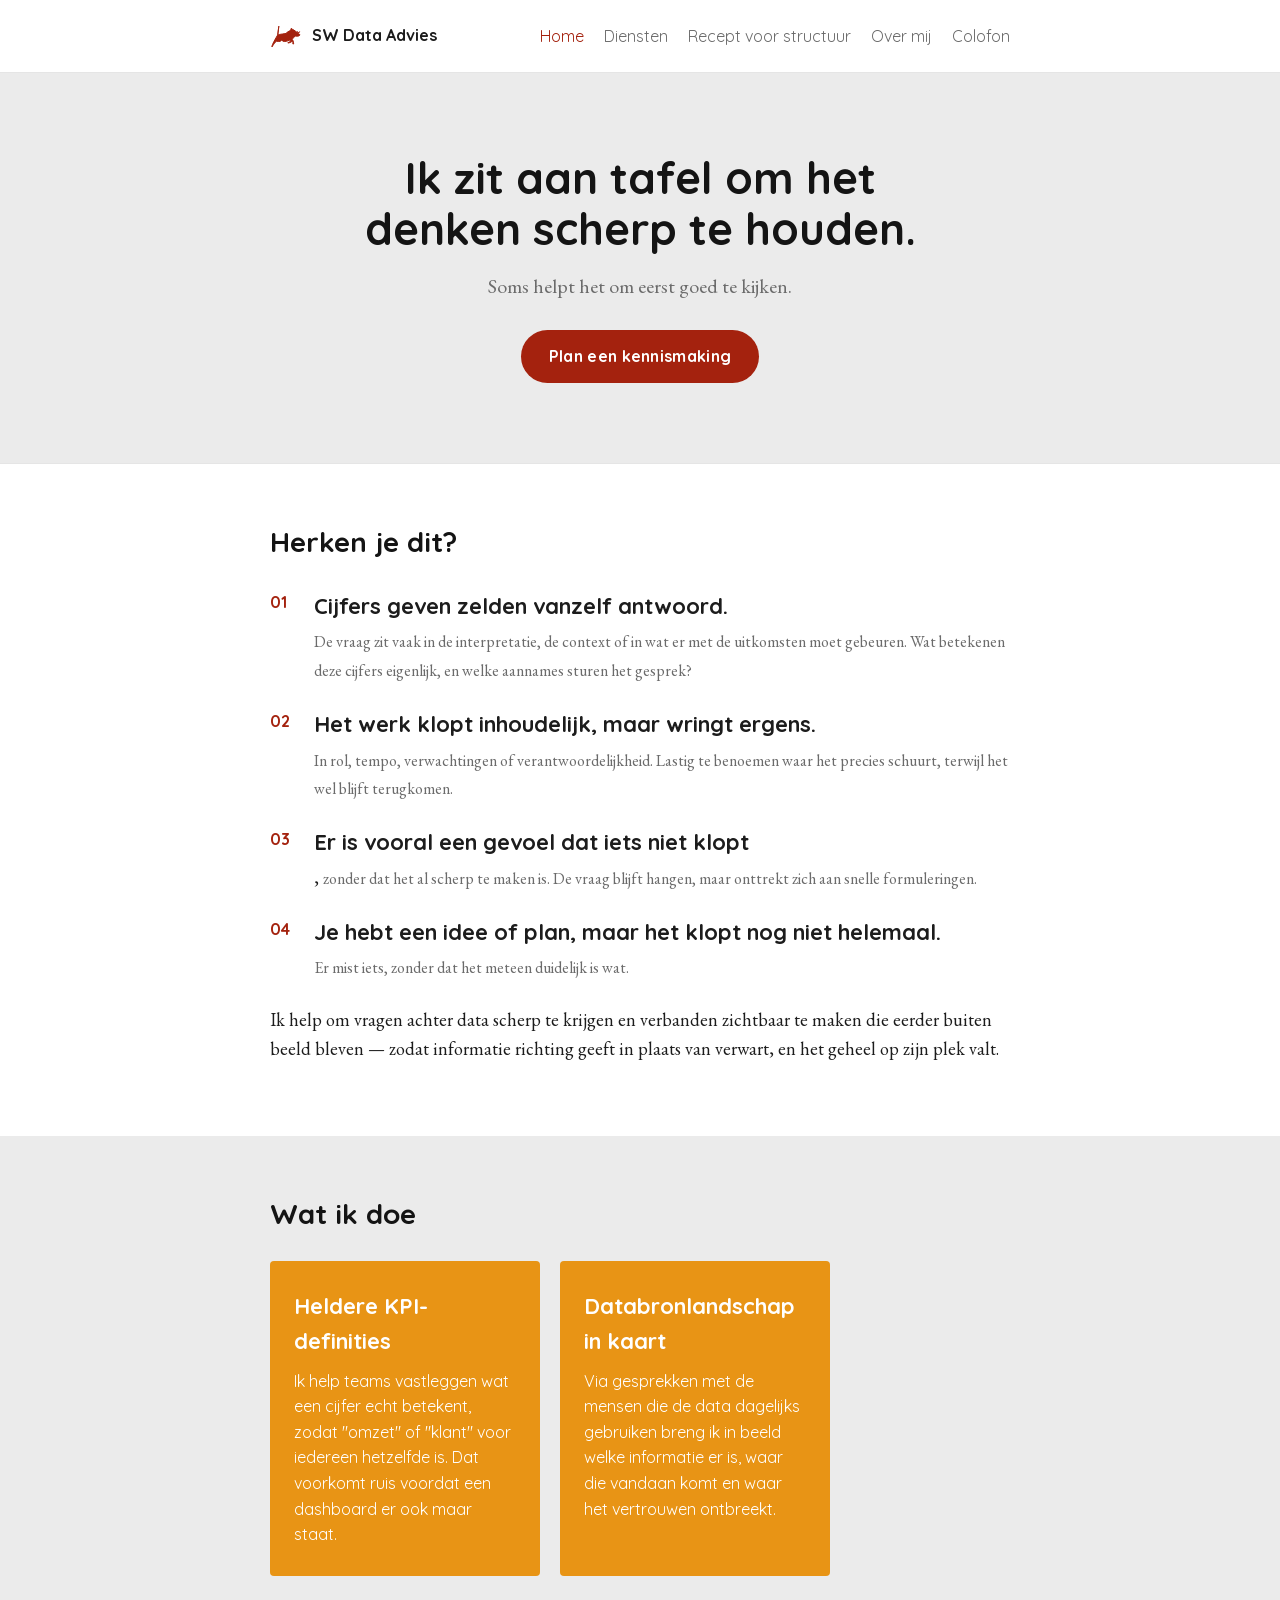
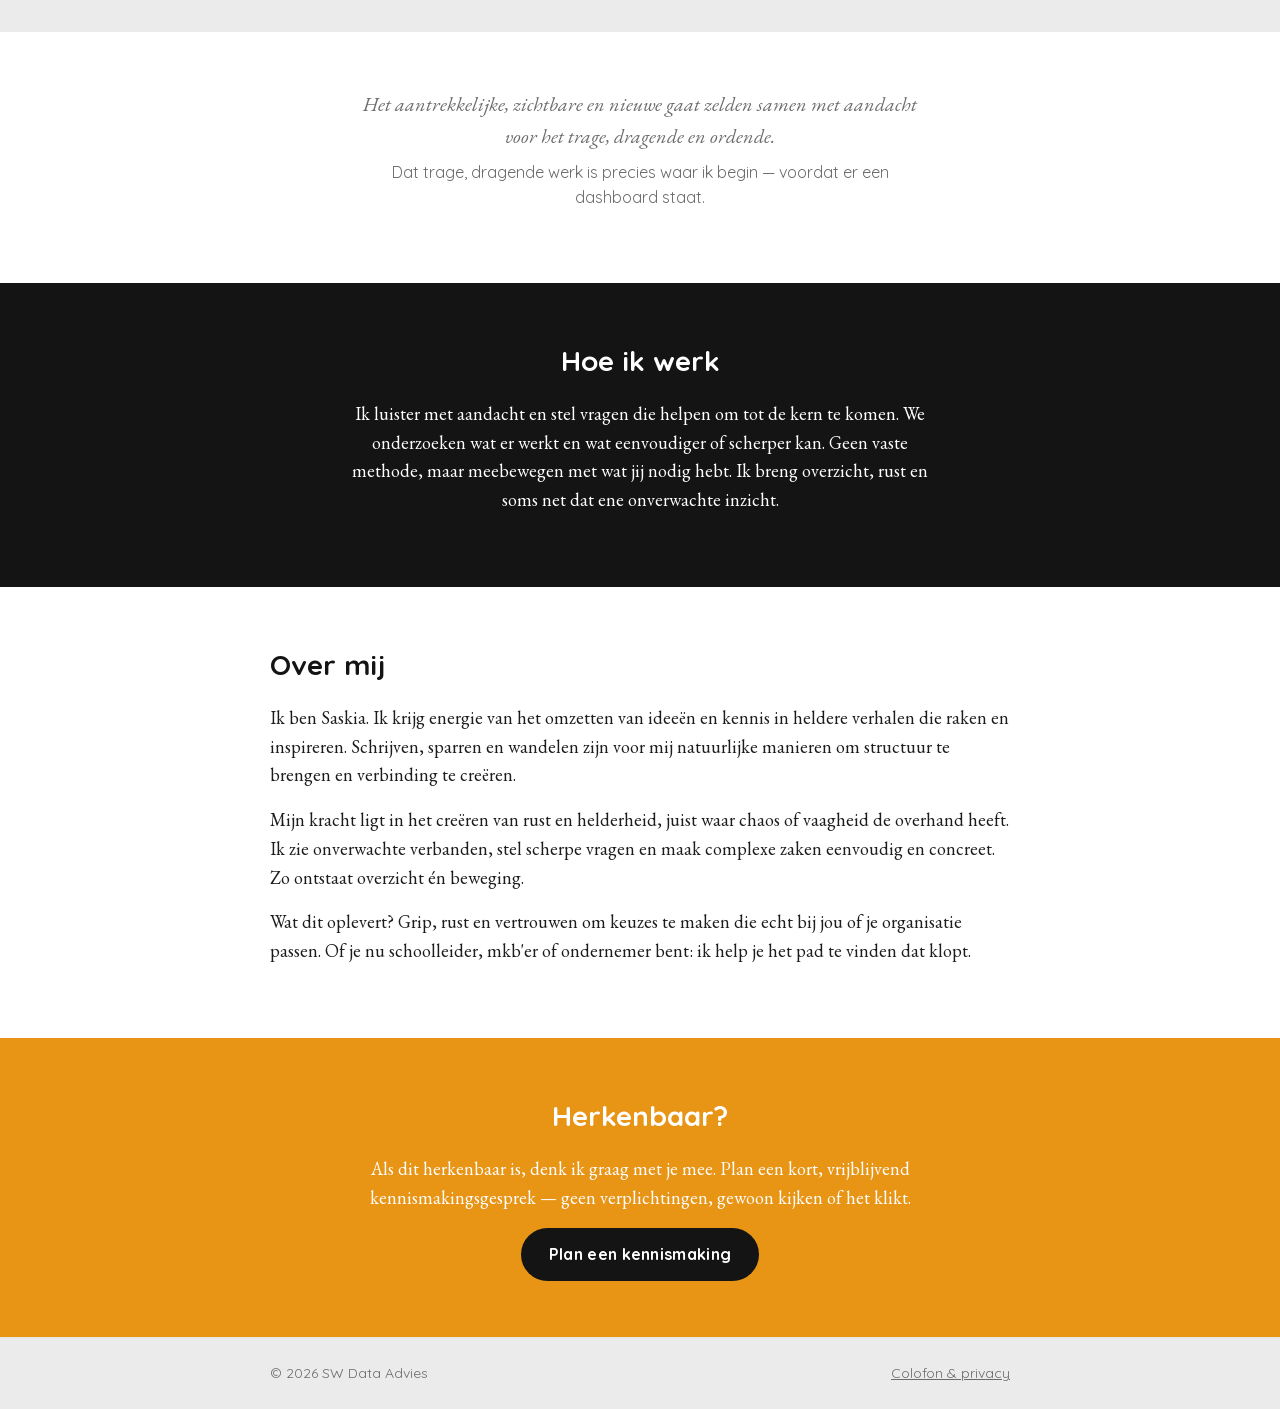
==== index.html @ 31a5358e "aanpassing CTA en wederkerige versie" ====
<!doctype html>
<html lang="nl">
<head>
  <meta charset="utf-8">
  <meta name="viewport" content="width=device-width, initial-scale=1.0">
  <title>Saskia Woudstra · Datagedreven werken</title>
  <meta name="description" content="Saskia Woudstra helpt organisaties datagedreven te werken: heldere KPI-definities, betrouwbare rapportages en scherpe vragen die tot de kern komen.">
  <link rel="stylesheet" href="css/style.css">
</head>
<body>
  <header>
    <nav>
      <a class="brand" href="index.html"><img src="images/logo.svg" alt="SW Data Advies logo"> SW Data Advies</a>
      <ul>
        <li><a href="index.html" aria-current="page">Home</a></li>
        <li><a href="diensten.html">Diensten</a></li>
        <li><a href="recept-voor-structuur.html">Recept voor structuur</a></li>
        <li><a href="about.html">Over mij</a></li>
        <li><a href="colofon.html">Colofon</a></li>
      </ul>
    </nav>
  </header>

  <section class="hero">
    <div class="container">
      <h1>Ik zit aan tafel om het denken scherp te houden.</h1>
      <p class="intro">Soms helpt het om eerst goed te kijken.</p>
      <a class="cta" href="#contact">Plan een kennismaking</a>
    </div>
  </section>

  <section class="band band-white">
    <div class="container">
      <h2>Herken je dit?</h2>
      <ul class="recognize">
        <li><strong>Cijfers geven zelden vanzelf antwoord.</strong> <span>De vraag zit vaak in de interpretatie, de context of in wat er met de uitkomsten moet gebeuren. Wat betekenen deze cijfers eigenlijk, en welke aannames sturen het gesprek?</span></li>
        <li><strong>Het werk klopt inhoudelijk, maar wringt ergens.</strong> <span>In rol, tempo, verwachtingen of verantwoordelijkheid. Lastig te benoemen waar het precies schuurt, terwijl het wel blijft terugkomen.</span></li>
        <li><strong>Er is vooral een gevoel dat iets niet klopt</strong>, <span>zonder dat het al scherp te maken is. De vraag blijft hangen, maar onttrekt zich aan snelle formuleringen.</span></li>
        <li><strong>Je hebt een idee of plan, maar het klopt nog niet helemaal.</strong> <span>Er mist iets, zonder dat het meteen duidelijk is wat.</span></li>
      </ul>
      <p>Ik help om vragen achter data scherp te krijgen en verbanden zichtbaar te maken die eerder buiten beeld bleven — zodat informatie richting geeft in plaats van verwart, en het geheel op zijn plek valt.</p>
    </div>
  </section>

  <section class="band band-offwhite">
    <div class="container">
      <h2>Wat ik doe</h2>
      <div class="blocks">
        <div class="block">
          <h3>Heldere KPI-definities</h3>
          <p>Ik help teams vastleggen wat een cijfer echt betekent, zodat "omzet" of "klant" voor iedereen hetzelfde is. Dat voorkomt ruis voordat een dashboard er ook maar staat.</p>
        </div>
        <div class="block">
          <h3>Databronlandschap in kaart</h3>
          <p>Via gesprekken met de mensen die de data dagelijks gebruiken breng ik in beeld welke informatie er is, waar die vandaan komt en waar het vertrouwen ontbreekt.</p>
        </div>
      </div>
    </div>
  </section>

  <section class="band band-white">
    <div class="container narrow">
      <p class="quote"><em>Het aantrekkelijke, zichtbare en nieuwe gaat zelden samen met aandacht voor het trage, dragende en ordende.</em></p>
      <p class="quote-intro">Dat trage, dragende werk is precies waar ik begin — voordat er een dashboard staat.</p>
    </div>
  </section>

  <section class="band band-night">
    <div class="container narrow">
      <h2>Hoe ik werk</h2>
      <p>Ik luister met aandacht en stel vragen die helpen om tot de kern te komen. We onderzoeken wat er werkt en wat eenvoudiger of scherper kan. Geen vaste methode, maar meebewegen met wat jij nodig hebt. Ik breng overzicht, rust en soms net dat ene onverwachte inzicht.</p>
    </div>
  </section>

  <section class="band band-white">
    <div class="container">
      <h2>Over mij</h2>
      <p>Ik ben Saskia. Ik krijg energie van het omzetten van ideeën en kennis in heldere verhalen die raken en inspireren. Schrijven, sparren en wandelen zijn voor mij natuurlijke manieren om structuur te brengen en verbinding te creëren.</p>
      <p>Mijn kracht ligt in het creëren van rust en helderheid, juist waar chaos of vaagheid de overhand heeft. Ik zie onverwachte verbanden, stel scherpe vragen en maak complexe zaken eenvoudig en concreet. Zo ontstaat overzicht én beweging.</p>
      <p>Wat dit oplevert? Grip, rust en vertrouwen om keuzes te maken die echt bij jou of je organisatie passen. Of je nu schoolleider, mkb'er of ondernemer bent: ik help je het pad te vinden dat klopt.</p>
    </div>
  </section>

  <section class="band band-gamboge" id="contact">
    <div class="container narrow">
      <h2>Herkenbaar?</h2>
      <p>Als dit herkenbaar is, denk ik graag met je mee. Plan een kort, vrijblijvend kennismakingsgesprek — geen verplichtingen, gewoon kijken of het klikt.</p>
      <a class="cta cta-dark" href="mailto:info@saskiawoudstra.com">Plan een kennismaking</a>
    </div>
  </section>

  <footer>
    <div class="footer-inner">
      <span>&copy; 2026 SW Data Advies</span>
      <a href="colofon.html">Colofon &amp; privacy</a>
    </div>
  </footer>
</body>
</html>
---- css/style.css ----
:root {
  --color-bg: #ffffff;
  --color-text: #1c1c1c;
  --color-muted: #6b6b6b;
  --color-rufous: #A4220E;
  --color-gamboge: #E89415;
  --color-night: #141414;
  --color-offwhite: #EBEBEB;
  --color-accent: var(--color-rufous);
  --color-line: #e5e5e5;
  --max-width: 780px;

  /* Type scale — every font-size on the site references one of these */
  --fs-xs: 0.875rem;   /* footer, small labels */
  --fs-sm: 1rem;       /* secondary body text (blocks, list detail) */
  --fs-base: 1.125rem; /* default paragraph */
  --fs-md: 1.25rem;    /* lead / intro / quote */
  --fs-lg: 1.375rem;   /* list lead-ins, h3 */
  --fs-h2: clamp(1.375rem, 1.1rem + 1.2vw, 1.75rem);
  --fs-h1: clamp(1.9rem, 1.3rem + 2.8vw, 2.75rem);

  --font-heading: 'Quicksand', 'Helvetica Neue', Arial, sans-serif;
  --font-serif: 'EB Garamond', 'Georgia', 'Times New Roman', serif;
}

@font-face {
  font-family: 'EB Garamond';
  font-style: normal;
  font-weight: 400;
  font-display: swap;
  src: url('../fonts/eb-garamond-400.woff2') format('woff2');
}

@font-face {
  font-family: 'EB Garamond';
  font-style: italic;
  font-weight: 400;
  font-display: swap;
  src: url('../fonts/eb-garamond-400-italic.woff2') format('woff2');
}

@font-face {
  font-family: 'Quicksand';
  font-style: normal;
  font-weight: 400;
  font-display: swap;
  src: url('../fonts/quicksand-400.woff2') format('woff2');
}

@font-face {
  font-family: 'Quicksand';
  font-style: normal;
  font-weight: 700;
  font-display: swap;
  src: url('../fonts/quicksand-700.woff2') format('woff2');
}

* { box-sizing: border-box; }

body {
  margin: 0;
  font-family: var(--font-serif);
  font-size: var(--fs-base);
  color: var(--color-text);
  background: var(--color-offwhite);
  line-height: 1.6;
}

header {
  background: #ffffff;
  border-bottom: 1px solid var(--color-line);
}

nav {
  max-width: var(--max-width);
  margin: 0 auto;
  padding: 1.25rem 1.25rem;
  display: flex;
  justify-content: space-between;
  align-items: center;
  flex-wrap: wrap;
  gap: 0.75rem 1.5rem;
  font-family: var(--font-heading);
}

nav .brand {
  display: flex;
  align-items: center;
  gap: 0.6rem;
  font-weight: 700;
  text-decoration: none;
  color: var(--color-text);
  font-size: var(--fs-sm);
}

nav .brand img {
  height: 32px;
  width: 32px;
}

nav ul {
  list-style: none;
  display: flex;
  flex-wrap: wrap;
  gap: 0.75rem 1.25rem;
  margin: 0;
  padding: 0;
}

nav a {
  text-decoration: none;
  color: var(--color-muted);
  font-size: var(--fs-sm);
}

nav a:hover,
nav a[aria-current="page"] {
  color: var(--color-rufous);
}

.container {
  max-width: var(--max-width);
  margin: 0 auto;
  padding: 3.5rem 1.25rem;
}

.container.narrow {
  max-width: 620px;
  text-align: center;
}

h1 {
  font-family: var(--font-heading);
  font-weight: 700;
  font-size: var(--fs-h1);
  line-height: 1.15;
  margin: 0 0 1rem;
  color: var(--color-night);
}

h2 {
  font-family: var(--font-heading);
  font-weight: 700;
  font-size: var(--fs-h2);
  margin: 0 0 1rem;
  color: var(--color-night);
}

p {
  font-size: var(--fs-base);
  margin: 1rem 0;
}

.intro {
  font-size: var(--fs-md);
  margin: 0 0 1.75rem;
}

/* Hero */
.hero {
  background: var(--color-offwhite);
  text-align: center;
  border-bottom: 1px solid var(--color-line);
}

.hero .container {
  max-width: 640px;
  padding-top: 5rem;
  padding-bottom: 5rem;
}

.hero .intro {
  color: var(--color-muted);
}

/* Bands */
.band-white { background: #ffffff; }
.band-offwhite { background: var(--color-offwhite); }

.band-rufous {
  background: var(--color-rufous);
}
.band-rufous h2,
.band-rufous p { color: #ffffff; }

.band-night {
  background: var(--color-night);
}
.band-night h2,
.band-night p { color: #ffffff; }

.band-gamboge {
  background: var(--color-gamboge);
  text-align: center;
}
.band-gamboge h2,
.band-gamboge p { color: #ffffff; }

.quote-intro {
  font-family: var(--font-heading);
  font-size: var(--fs-sm);
  color: var(--color-muted);
  text-align: center;
  margin-top: 0.5rem;
}

.quote {
  font-size: var(--fs-md);
  text-align: center;
  color: var(--color-muted);
  max-width: 560px;
  margin: 0 auto;
}

.recognize {
  list-style: none;
  margin: 1.5rem 0;
  padding: 0;
  counter-reset: recognize;
}

.recognize li {
  counter-increment: recognize;
  position: relative;
  padding-left: 2.75rem;
  margin-bottom: 1.4rem;
}

.recognize li::before {
  content: "0" counter(recognize);
  position: absolute;
  left: 0;
  top: 0.1rem;
  font-family: var(--font-heading);
  font-weight: 700;
  font-size: var(--fs-sm);
  color: var(--color-rufous);
}

.recognize li strong {
  display: block;
  font-family: var(--font-heading);
  font-size: var(--fs-lg);
  font-weight: 700;
  margin-bottom: 0.2rem;
}

.recognize li span {
  color: var(--color-muted);
  font-size: var(--fs-sm);
}

/* CTA button */
.cta {
  display: inline-block;
  font-family: var(--font-heading);
  font-weight: 700;
  text-decoration: none;
  color: #ffffff;
  background: var(--color-rufous);
  padding: 0.85rem 1.75rem;
  border-radius: 999px;
  font-size: var(--fs-sm);
  letter-spacing: 0.02em;
}

.cta:hover { opacity: 0.9; }

.cta-dark {
  background: var(--color-night);
}

footer {
  border-top: 1px solid var(--color-line);
  font-family: var(--font-heading);
  font-size: var(--fs-xs);
  color: var(--color-muted);
}

footer .footer-inner {
  max-width: var(--max-width);
  margin: 0 auto;
  padding: 1.5rem 1.25rem;
  display: flex;
  justify-content: space-between;
  flex-wrap: wrap;
  gap: 0.5rem;
}

footer a {
  color: var(--color-muted);
}

.blocks {
  display: grid;
  grid-template-columns: repeat(2, 1fr);
  gap: 1.25rem;
  margin-top: 1.5rem;
  max-width: 560px;
}

.block {
  background: var(--color-gamboge);
  border-radius: 4px;
  padding: 1.75rem 1.5rem;
  font-family: var(--font-heading);
}

.block h3 {
  font-family: var(--font-heading);
  font-weight: 700;
  font-size: var(--fs-lg);
  margin: 0 0 0.6rem;
  color: #ffffff;
}

.block p {
  font-size: var(--fs-sm);
  color: #ffffff;
  margin: 0;
}

@media (max-width: 680px) {
  .blocks {
    grid-template-columns: 1fr;
  }

  nav {
    flex-direction: column;
    align-items: flex-start;
  }

  nav ul {
    gap: 0.6rem 1rem;
  }

  .container {
    padding: 2.25rem 1.25rem;
  }

  .hero .container {
    padding-top: 3rem;
    padding-bottom: 3rem;
  }
}

.placeholder-notice {
  background: #fdf6e3;
  border: 1px solid #f0e0a0;
  padding: 1rem 1.25rem;
  border-radius: 4px;
  font-family: var(--font-heading);
  font-size: var(--fs-sm);
  color: #6b5a1e;
  margin-bottom: 2rem;
}
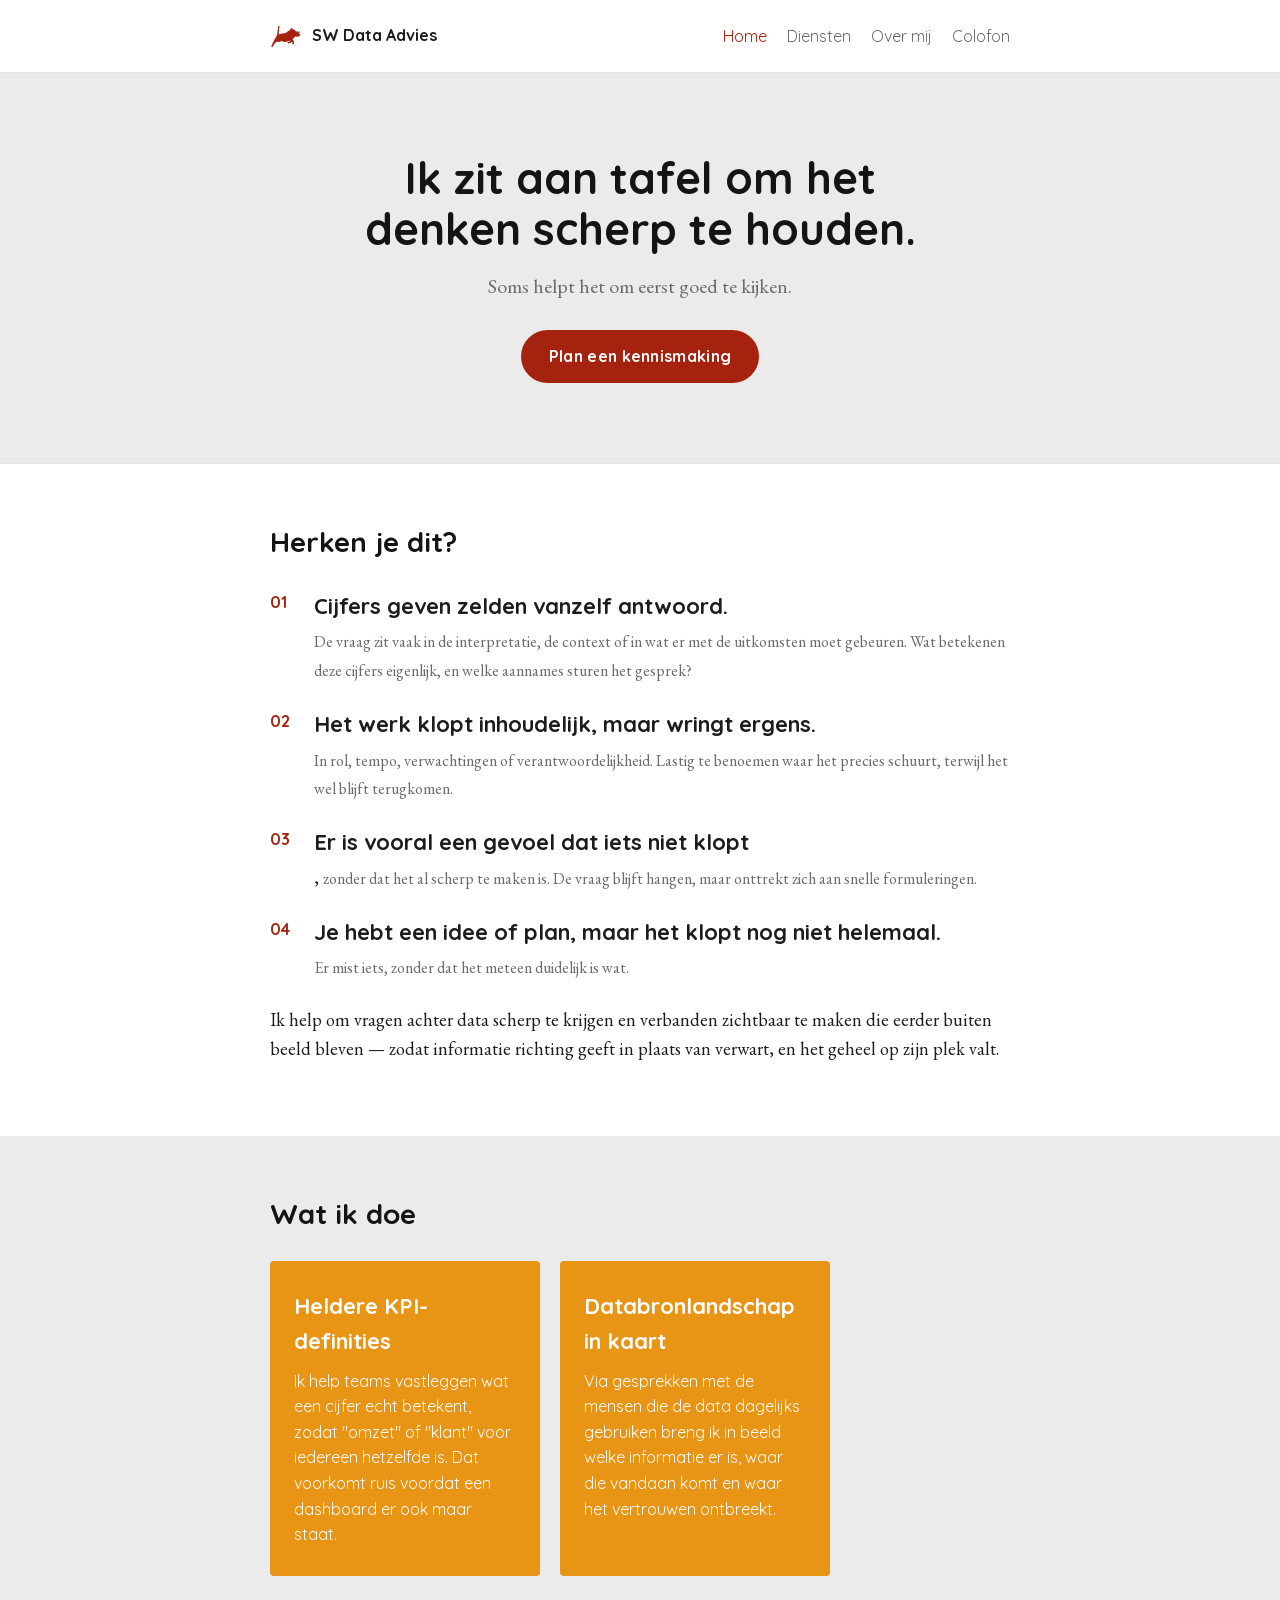
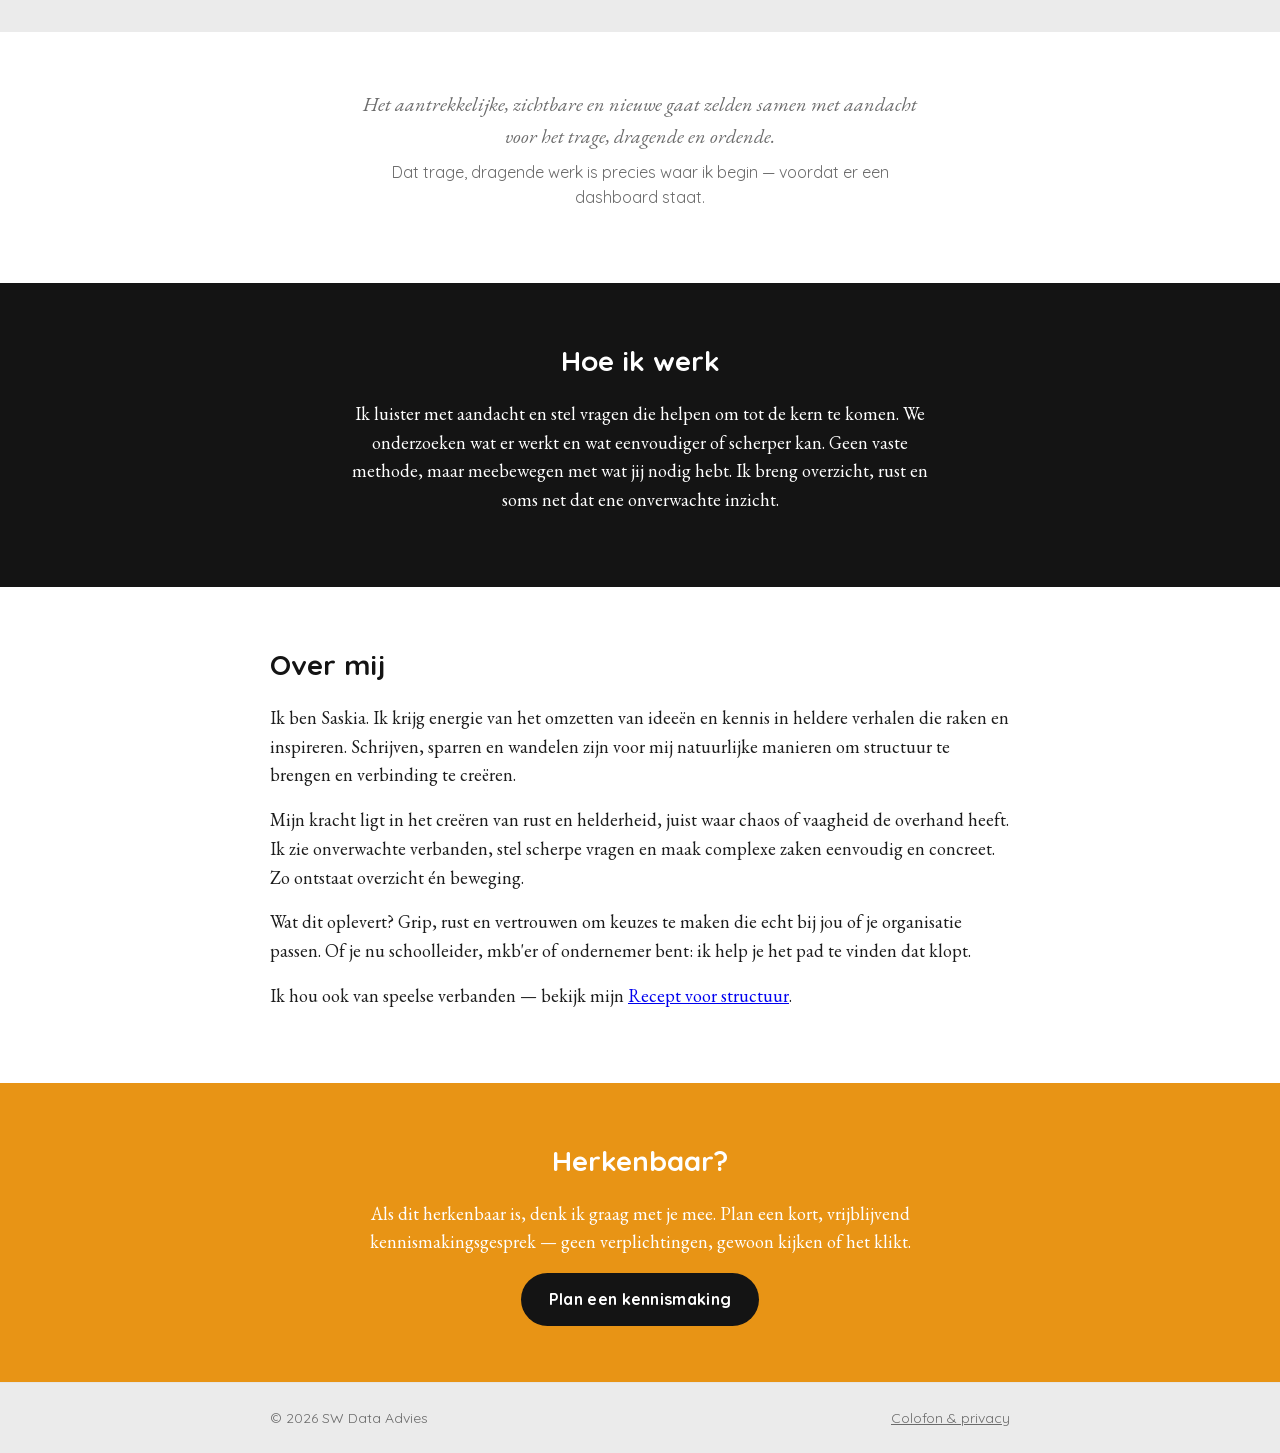
==== commit 668a3f71: "aanpassingen" ====
--- a/index.html
+++ b/index.html
@@ -14,7 +14,6 @@
       <ul>
         <li><a href="index.html" aria-current="page">Home</a></li>
         <li><a href="diensten.html">Diensten</a></li>
-        <li><a href="recept-voor-structuur.html">Recept voor structuur</a></li>
         <li><a href="about.html">Over mij</a></li>
         <li><a href="colofon.html">Colofon</a></li>
       </ul>
@@ -78,6 +77,7 @@
       <p>Ik ben Saskia. Ik krijg energie van het omzetten van ideeën en kennis in heldere verhalen die raken en inspireren. Schrijven, sparren en wandelen zijn voor mij natuurlijke manieren om structuur te brengen en verbinding te creëren.</p>
       <p>Mijn kracht ligt in het creëren van rust en helderheid, juist waar chaos of vaagheid de overhand heeft. Ik zie onverwachte verbanden, stel scherpe vragen en maak complexe zaken eenvoudig en concreet. Zo ontstaat overzicht én beweging.</p>
       <p>Wat dit oplevert? Grip, rust en vertrouwen om keuzes te maken die echt bij jou of je organisatie passen. Of je nu schoolleider, mkb'er of ondernemer bent: ik help je het pad te vinden dat klopt.</p>
+      <p>Ik hou ook van speelse verbanden — bekijk mijn <a href="recept-voor-structuur.html">Recept voor structuur</a>.</p>
     </div>
   </section>
 
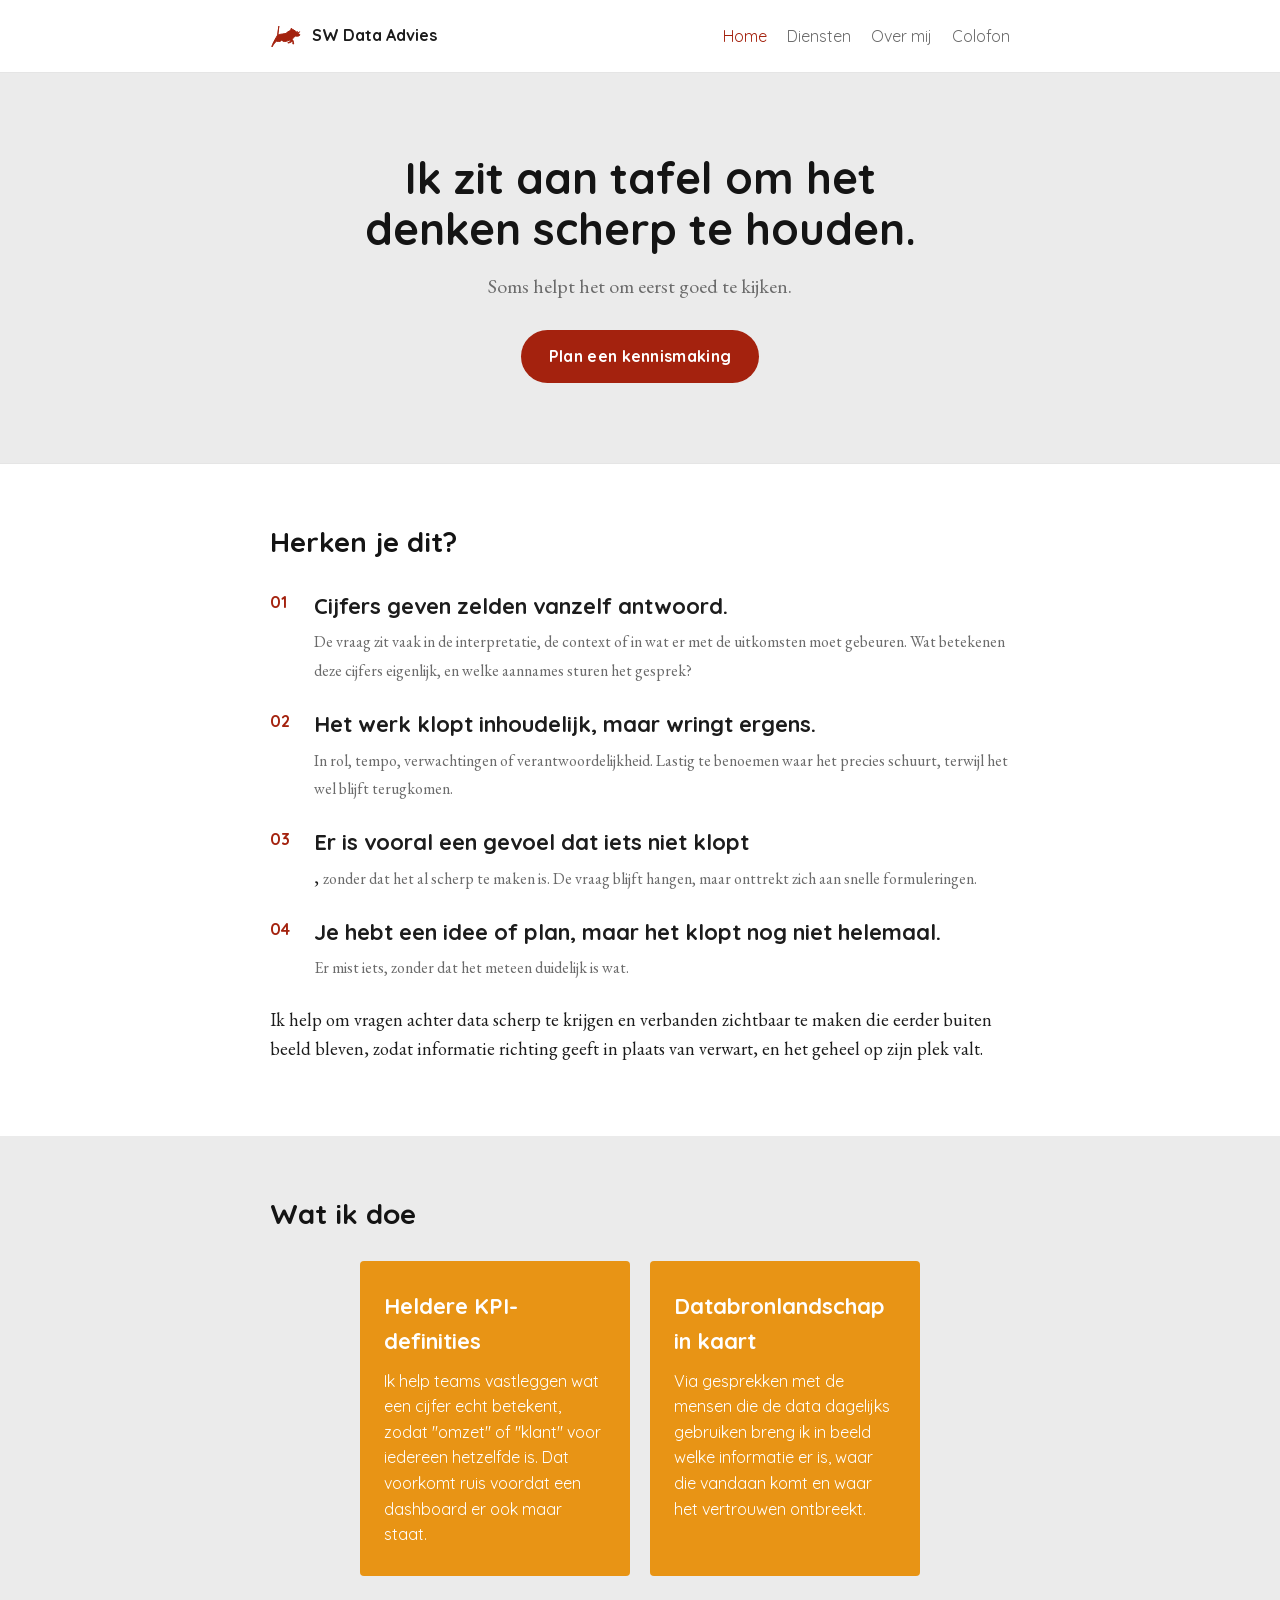
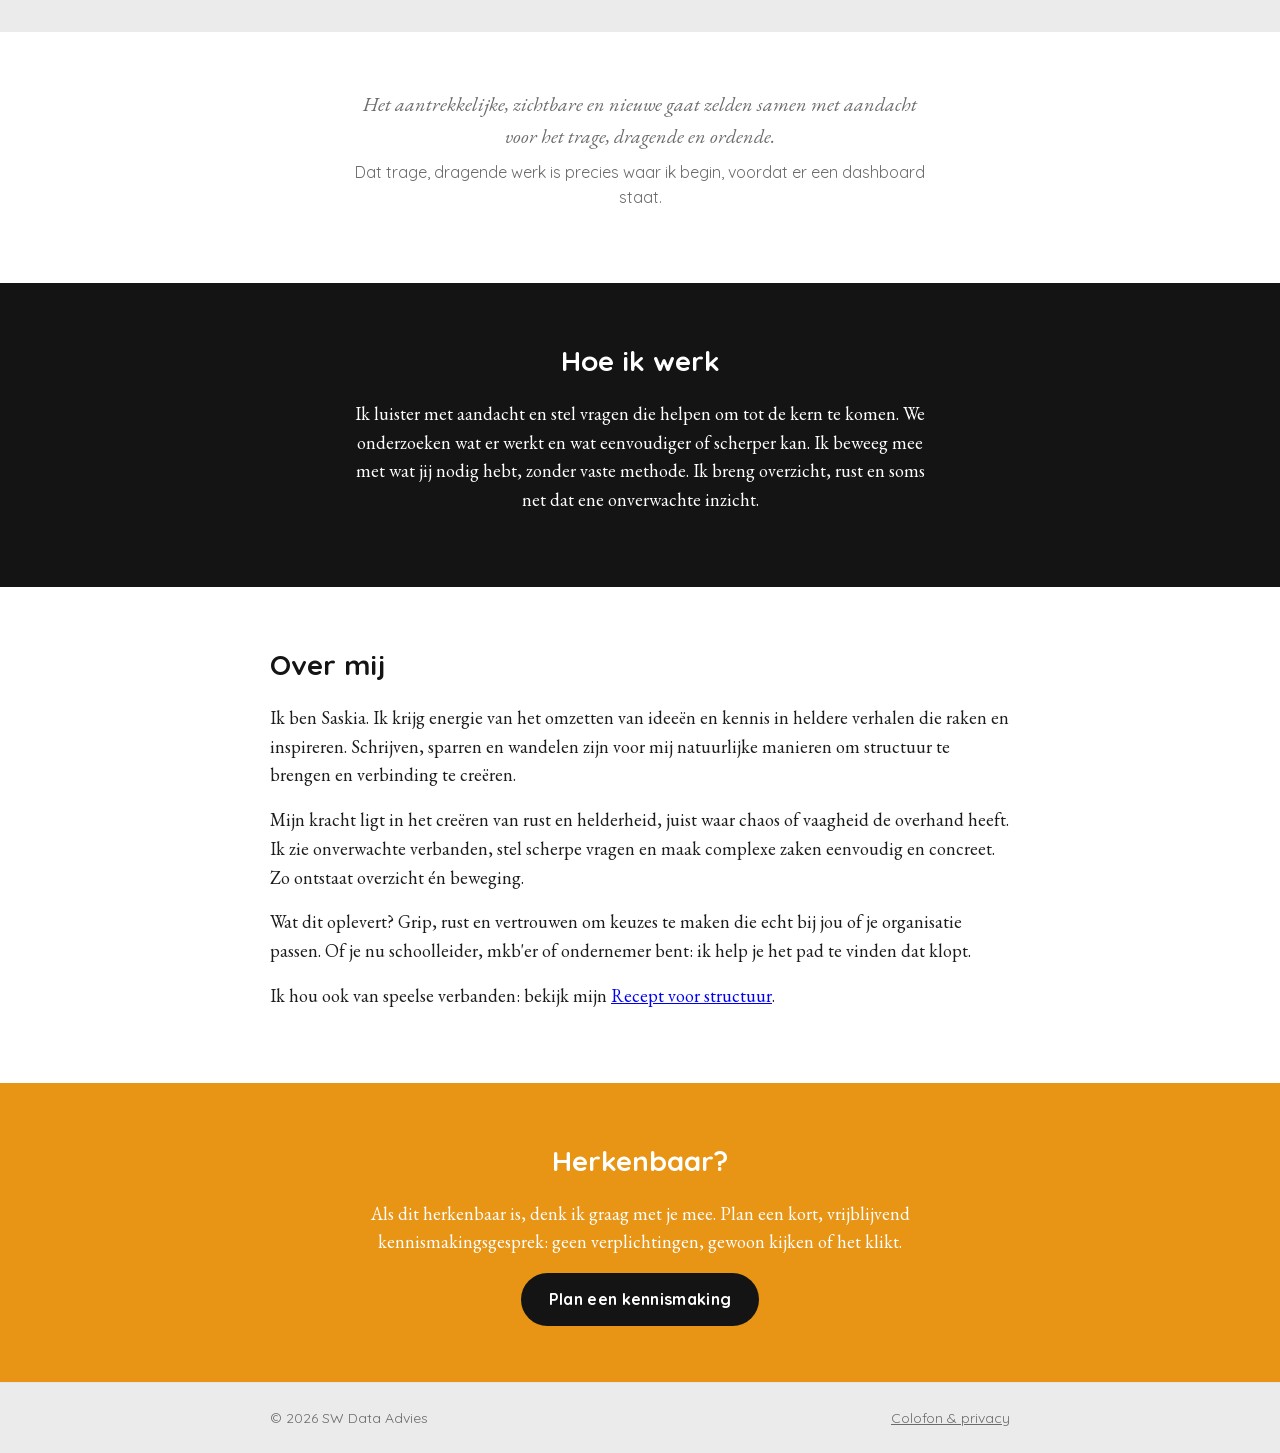
==== commit 151a6616: "aanpassingen + foto" ====
--- a/index.html
+++ b/index.html
@@ -37,7 +37,7 @@
         <li><strong>Er is vooral een gevoel dat iets niet klopt</strong>, <span>zonder dat het al scherp te maken is. De vraag blijft hangen, maar onttrekt zich aan snelle formuleringen.</span></li>
         <li><strong>Je hebt een idee of plan, maar het klopt nog niet helemaal.</strong> <span>Er mist iets, zonder dat het meteen duidelijk is wat.</span></li>
       </ul>
-      <p>Ik help om vragen achter data scherp te krijgen en verbanden zichtbaar te maken die eerder buiten beeld bleven — zodat informatie richting geeft in plaats van verwart, en het geheel op zijn plek valt.</p>
+      <p>Ik help om vragen achter data scherp te krijgen en verbanden zichtbaar te maken die eerder buiten beeld bleven, zodat informatie richting geeft in plaats van verwart, en het geheel op zijn plek valt.</p>
     </div>
   </section>
 
@@ -60,14 +60,14 @@
   <section class="band band-white">
     <div class="container narrow">
       <p class="quote"><em>Het aantrekkelijke, zichtbare en nieuwe gaat zelden samen met aandacht voor het trage, dragende en ordende.</em></p>
-      <p class="quote-intro">Dat trage, dragende werk is precies waar ik begin — voordat er een dashboard staat.</p>
+      <p class="quote-intro">Dat trage, dragende werk is precies waar ik begin, voordat er een dashboard staat.</p>
     </div>
   </section>
 
   <section class="band band-night">
     <div class="container narrow">
       <h2>Hoe ik werk</h2>
-      <p>Ik luister met aandacht en stel vragen die helpen om tot de kern te komen. We onderzoeken wat er werkt en wat eenvoudiger of scherper kan. Geen vaste methode, maar meebewegen met wat jij nodig hebt. Ik breng overzicht, rust en soms net dat ene onverwachte inzicht.</p>
+      <p>Ik luister met aandacht en stel vragen die helpen om tot de kern te komen. We onderzoeken wat er werkt en wat eenvoudiger of scherper kan. Ik beweeg mee met wat jij nodig hebt, zonder vaste methode. Ik breng overzicht, rust en soms net dat ene onverwachte inzicht.</p>
     </div>
   </section>
 
@@ -77,14 +77,14 @@
       <p>Ik ben Saskia. Ik krijg energie van het omzetten van ideeën en kennis in heldere verhalen die raken en inspireren. Schrijven, sparren en wandelen zijn voor mij natuurlijke manieren om structuur te brengen en verbinding te creëren.</p>
       <p>Mijn kracht ligt in het creëren van rust en helderheid, juist waar chaos of vaagheid de overhand heeft. Ik zie onverwachte verbanden, stel scherpe vragen en maak complexe zaken eenvoudig en concreet. Zo ontstaat overzicht én beweging.</p>
       <p>Wat dit oplevert? Grip, rust en vertrouwen om keuzes te maken die echt bij jou of je organisatie passen. Of je nu schoolleider, mkb'er of ondernemer bent: ik help je het pad te vinden dat klopt.</p>
-      <p>Ik hou ook van speelse verbanden — bekijk mijn <a href="recept-voor-structuur.html">Recept voor structuur</a>.</p>
+      <p>Ik hou ook van speelse verbanden: bekijk mijn <a href="recept-voor-structuur.html">Recept voor structuur</a>.</p>
     </div>
   </section>
 
   <section class="band band-gamboge" id="contact">
     <div class="container narrow">
       <h2>Herkenbaar?</h2>
-      <p>Als dit herkenbaar is, denk ik graag met je mee. Plan een kort, vrijblijvend kennismakingsgesprek — geen verplichtingen, gewoon kijken of het klikt.</p>
+      <p>Als dit herkenbaar is, denk ik graag met je mee. Plan een kort, vrijblijvend kennismakingsgesprek: geen verplichtingen, gewoon kijken of het klikt.</p>
       <a class="cta cta-dark" href="mailto:info@saskiawoudstra.com">Plan een kennismaking</a>
     </div>
   </section>
--- a/css/style.css
+++ b/css/style.css
@@ -156,6 +156,15 @@
   margin: 0 0 1.75rem;
 }
 
+.portrait {
+  width: 220px;
+  height: 220px;
+  border-radius: 50%;
+  object-fit: cover;
+  margin: 0 auto 1.5rem;
+  display: block;
+}
+
 /* Hero */
 .hero {
   background: var(--color-offwhite);
@@ -210,6 +219,29 @@
   color: var(--color-muted);
   max-width: 560px;
   margin: 0 auto;
+}
+
+.bullets {
+  list-style: none;
+  margin: 1rem 0;
+  padding: 0;
+}
+
+.bullets li {
+  position: relative;
+  padding-left: 1.4rem;
+  margin-bottom: 0.5rem;
+}
+
+.bullets li::before {
+  content: "";
+  position: absolute;
+  left: 0;
+  top: 0.55em;
+  width: 0.4rem;
+  height: 0.4rem;
+  border-radius: 50%;
+  background: var(--color-rufous);
 }
 
 .recognize {
@@ -295,7 +327,7 @@
   display: grid;
   grid-template-columns: repeat(2, 1fr);
   gap: 1.25rem;
-  margin-top: 1.5rem;
+  margin: 1.5rem auto 0;
   max-width: 560px;
 }
 
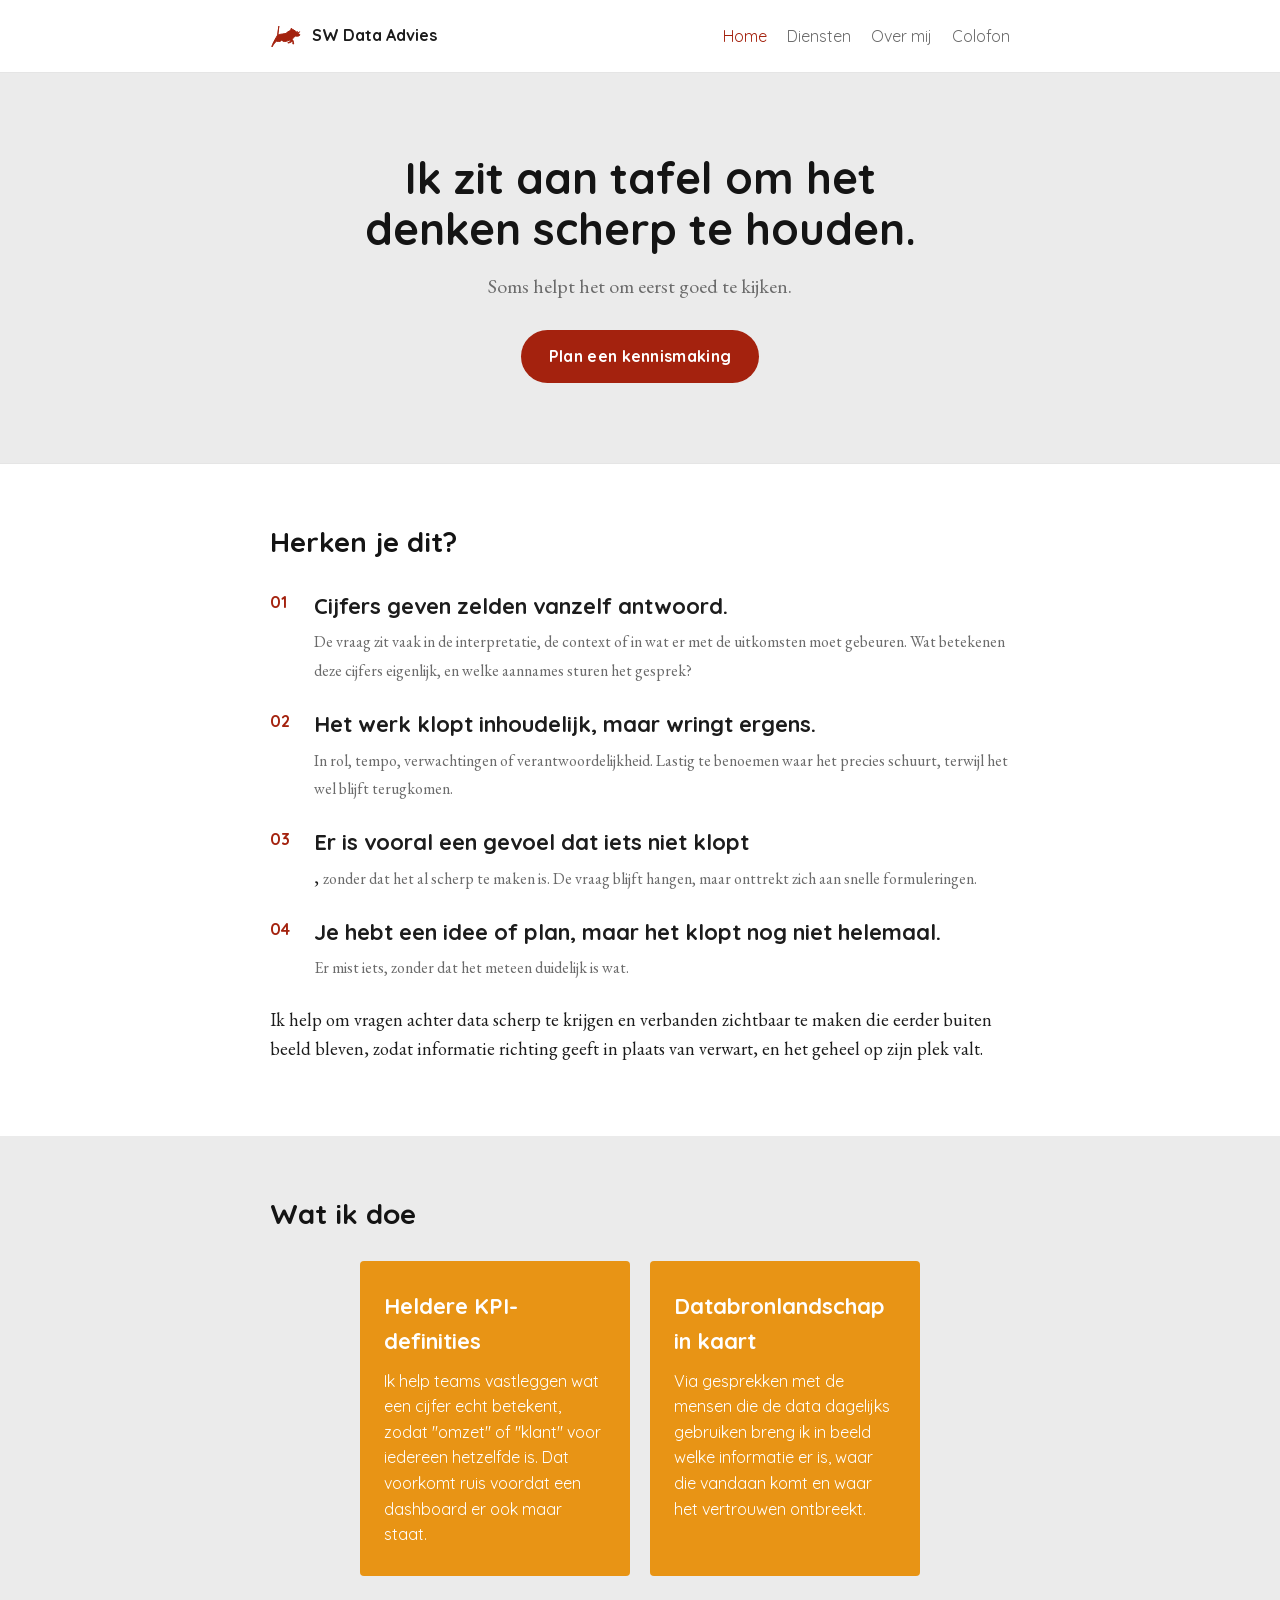
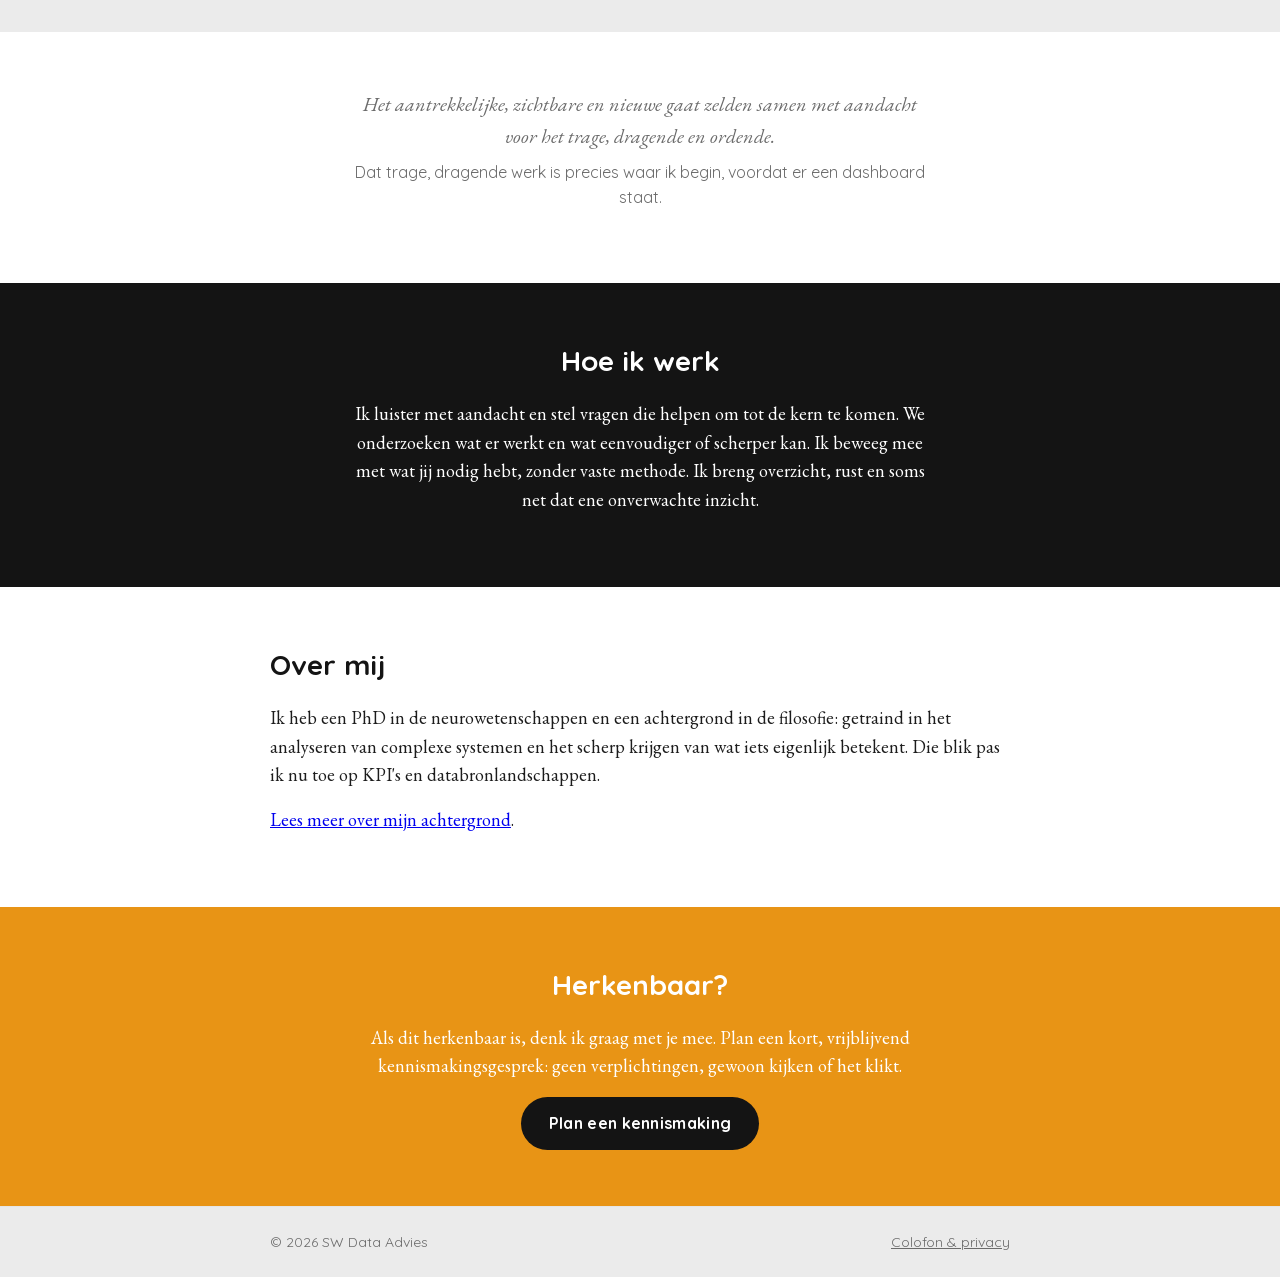
==== commit ca993866: "aanpassingen SEO" ====
--- a/index.html
+++ b/index.html
@@ -5,7 +5,31 @@
   <meta name="viewport" content="width=device-width, initial-scale=1.0">
   <title>Saskia Woudstra · Datagedreven werken</title>
   <meta name="description" content="Saskia Woudstra helpt organisaties datagedreven te werken: heldere KPI-definities, betrouwbare rapportages en scherpe vragen die tot de kern komen.">
+  <link rel="canonical" href="https://saskiawoudstra.com/">
+  <meta property="og:type" content="website">
+  <meta property="og:title" content="Saskia Woudstra · Datagedreven werken">
+  <meta property="og:description" content="Saskia Woudstra helpt organisaties datagedreven te werken: heldere KPI-definities, betrouwbare rapportages en scherpe vragen die tot de kern komen.">
+  <meta property="og:url" content="https://saskiawoudstra.com/">
+  <meta property="og:image" content="https://saskiawoudstra.com/images/logo.svg">
+  <meta property="og:locale" content="nl_NL">
   <link rel="stylesheet" href="css/style.css">
+  <script type="application/ld+json">
+  {
+    "@context": "https://schema.org",
+    "@type": "ProfessionalService",
+    "name": "SW Data Advies",
+    "founder": {
+      "@type": "Person",
+      "name": "Saskia Woudstra",
+      "jobTitle": "Data-adviseur",
+      "alumniOf": "Neurowetenschappen (PhD)",
+      "knowsAbout": ["KPI-definities", "Databronlandschap", "Datagedreven besluitvorming"]
+    },
+    "url": "https://saskiawoudstra.com/",
+    "description": "Heldere KPI-definities en betrouwbare databronlandschappen voor organisaties in transitie naar datagedreven werken.",
+    "areaServed": "NL"
+  }
+  </script>
 </head>
 <body>
   <header>
@@ -14,7 +38,7 @@
       <ul>
         <li><a href="index.html" aria-current="page">Home</a></li>
         <li><a href="diensten.html">Diensten</a></li>
-        <li><a href="about.html">Over mij</a></li>
+        <li><a href="over-mij.html">Over mij</a></li>
         <li><a href="colofon.html">Colofon</a></li>
       </ul>
     </nav>
@@ -74,10 +98,8 @@
   <section class="band band-white">
     <div class="container">
       <h2>Over mij</h2>
-      <p>Ik ben Saskia. Ik krijg energie van het omzetten van ideeën en kennis in heldere verhalen die raken en inspireren. Schrijven, sparren en wandelen zijn voor mij natuurlijke manieren om structuur te brengen en verbinding te creëren.</p>
-      <p>Mijn kracht ligt in het creëren van rust en helderheid, juist waar chaos of vaagheid de overhand heeft. Ik zie onverwachte verbanden, stel scherpe vragen en maak complexe zaken eenvoudig en concreet. Zo ontstaat overzicht én beweging.</p>
-      <p>Wat dit oplevert? Grip, rust en vertrouwen om keuzes te maken die echt bij jou of je organisatie passen. Of je nu schoolleider, mkb'er of ondernemer bent: ik help je het pad te vinden dat klopt.</p>
-      <p>Ik hou ook van speelse verbanden: bekijk mijn <a href="recept-voor-structuur.html">Recept voor structuur</a>.</p>
+      <p>Ik heb een PhD in de neurowetenschappen en een achtergrond in de filosofie: getraind in het analyseren van complexe systemen en het scherp krijgen van wat iets eigenlijk betekent. Die blik pas ik nu toe op KPI's en databronlandschappen.</p>
+      <p><a href="over-mij.html">Lees meer over mijn achtergrond</a>.</p>
     </div>
   </section>
 
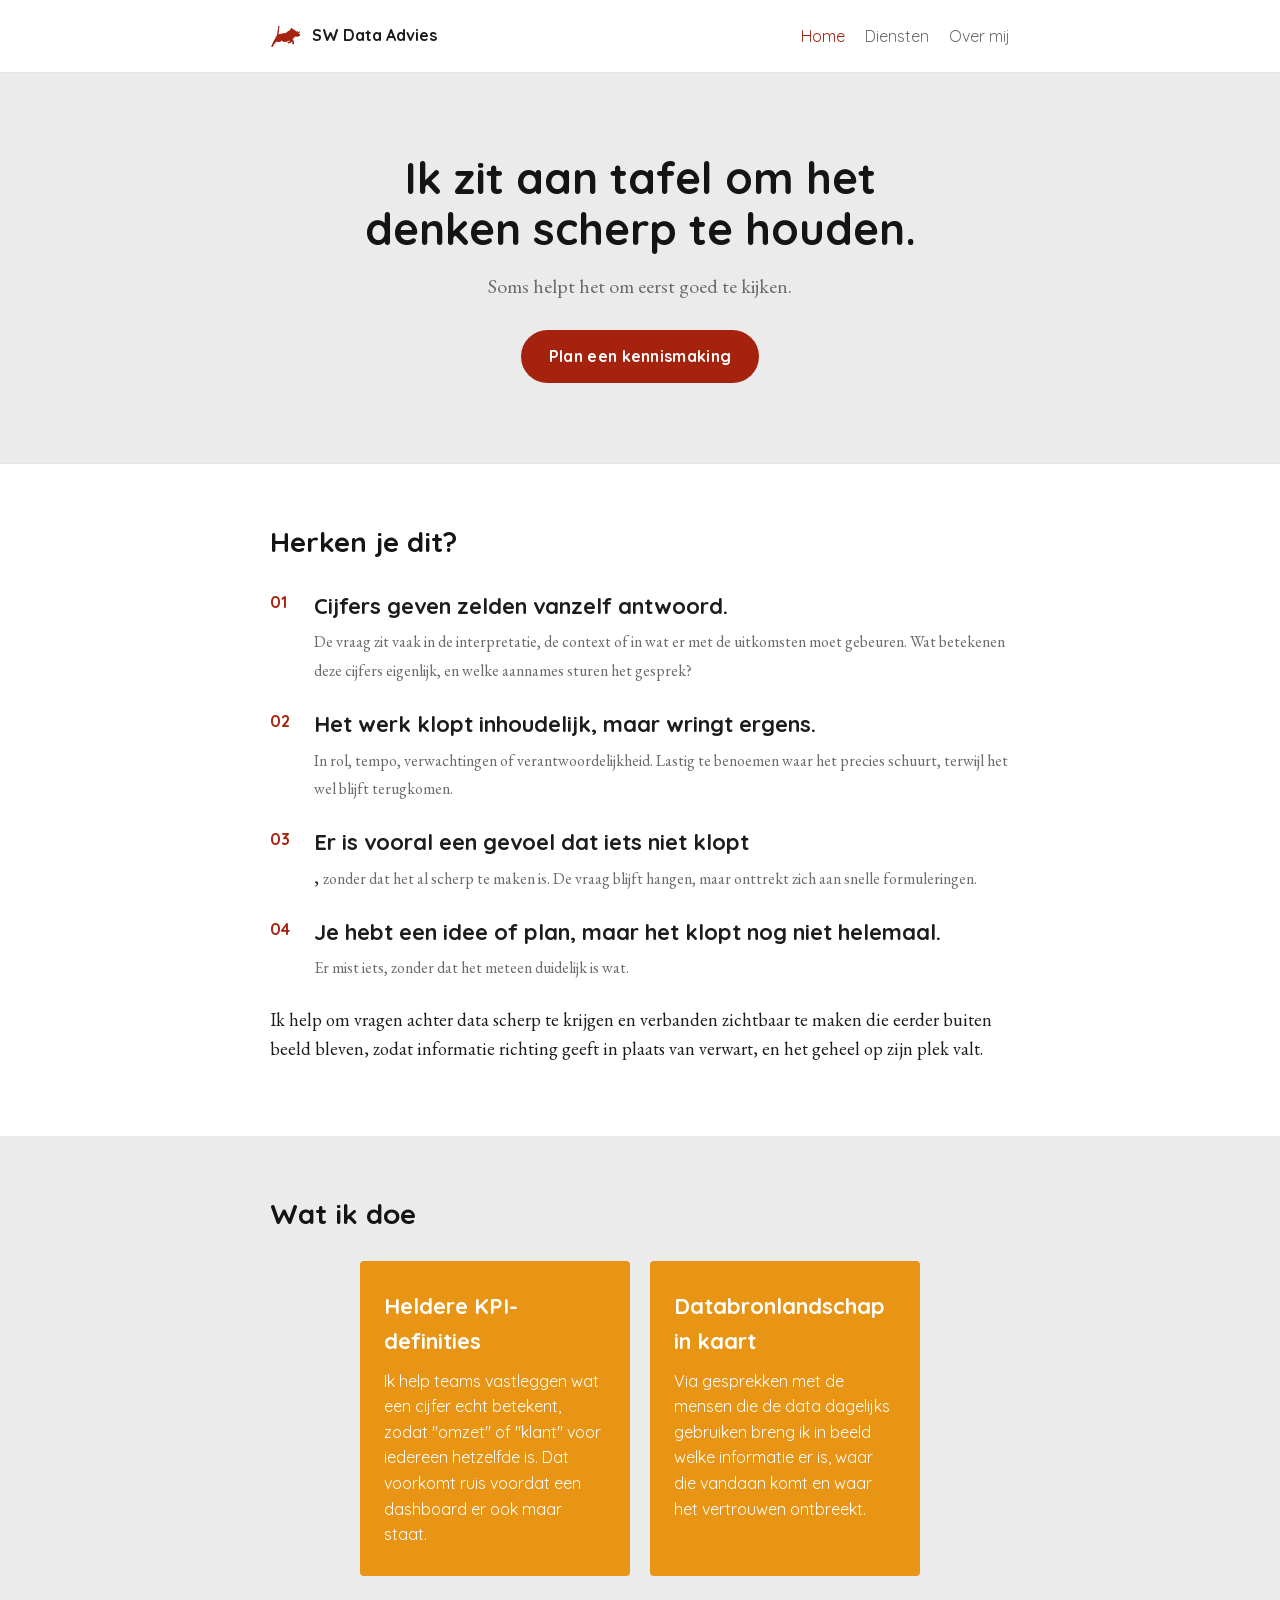
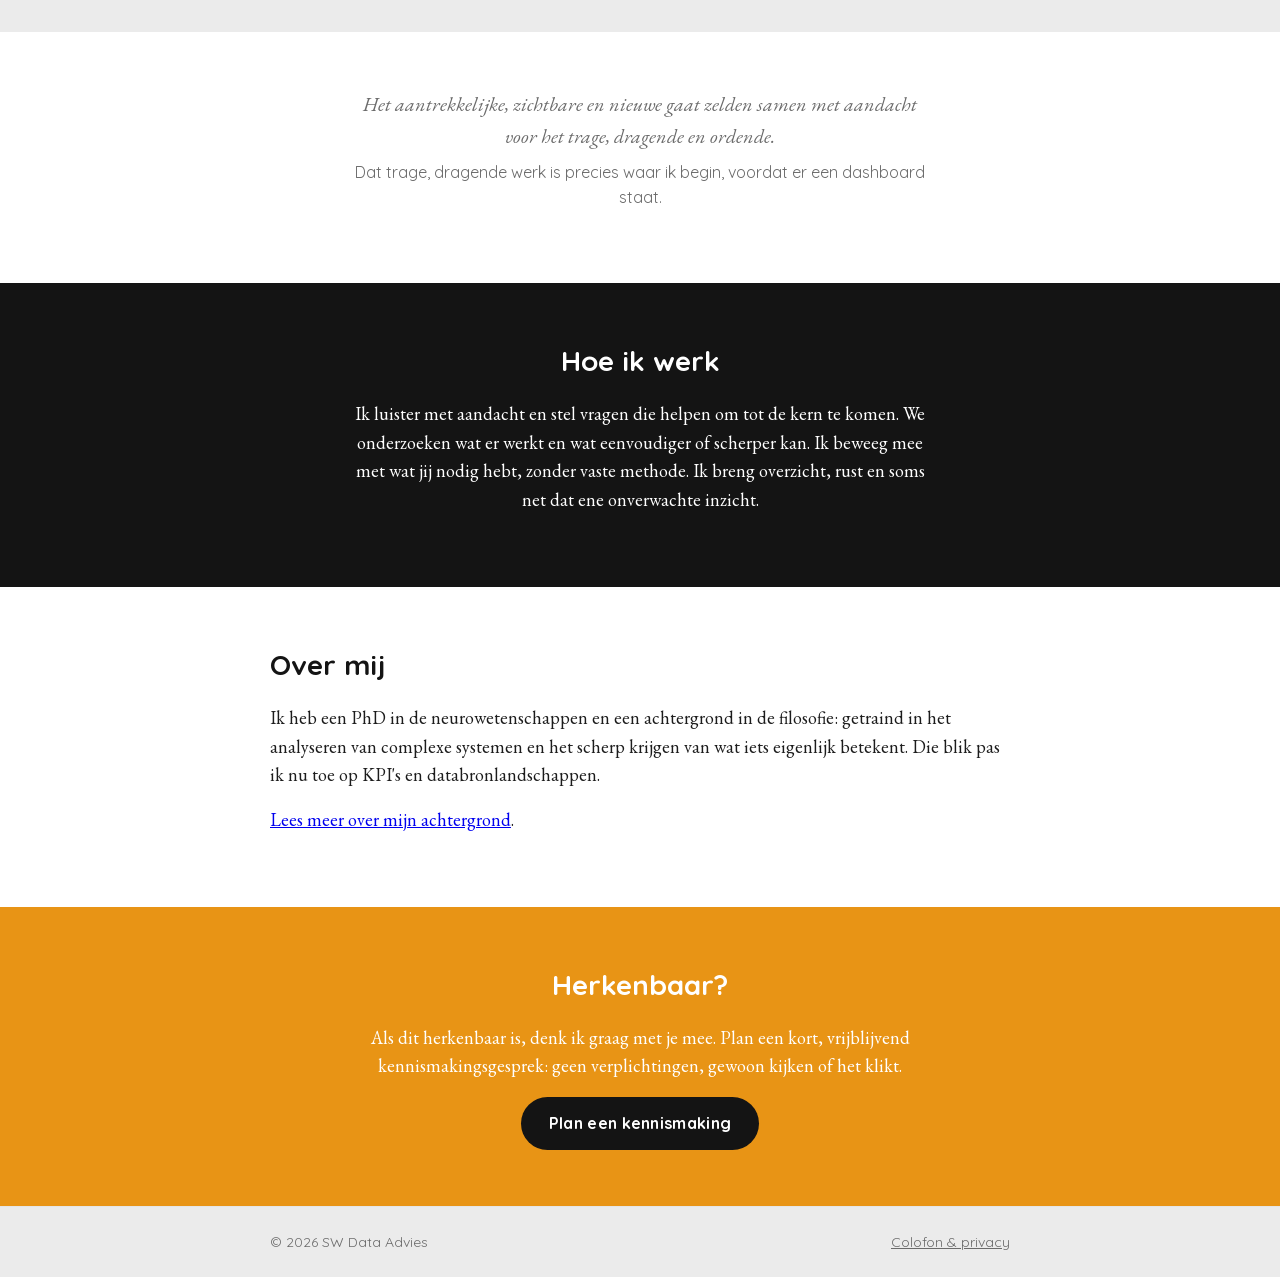
==== commit d0079796: "aanpassingen veiligheid" ====
--- a/index.html
+++ b/index.html
@@ -39,7 +39,6 @@
         <li><a href="index.html" aria-current="page">Home</a></li>
         <li><a href="diensten.html">Diensten</a></li>
         <li><a href="over-mij.html">Over mij</a></li>
-        <li><a href="colofon.html">Colofon</a></li>
       </ul>
     </nav>
   </header>
@@ -107,7 +106,7 @@
     <div class="container narrow">
       <h2>Herkenbaar?</h2>
       <p>Als dit herkenbaar is, denk ik graag met je mee. Plan een kort, vrijblijvend kennismakingsgesprek: geen verplichtingen, gewoon kijken of het klikt.</p>
-      <a class="cta cta-dark" href="mailto:info@saskiawoudstra.com">Plan een kennismaking</a>
+      <a class="cta cta-dark" href="mailto:&#105;&#110;&#102;&#111;&#64;&#115;&#97;&#115;&#107;&#105;&#97;&#119;&#111;&#117;&#100;&#115;&#116;&#114;&#97;&#46;&#99;&#111;&#109;?subject=Kennismaking%20via%20de%20website">Plan een kennismaking</a>
     </div>
   </section>
 
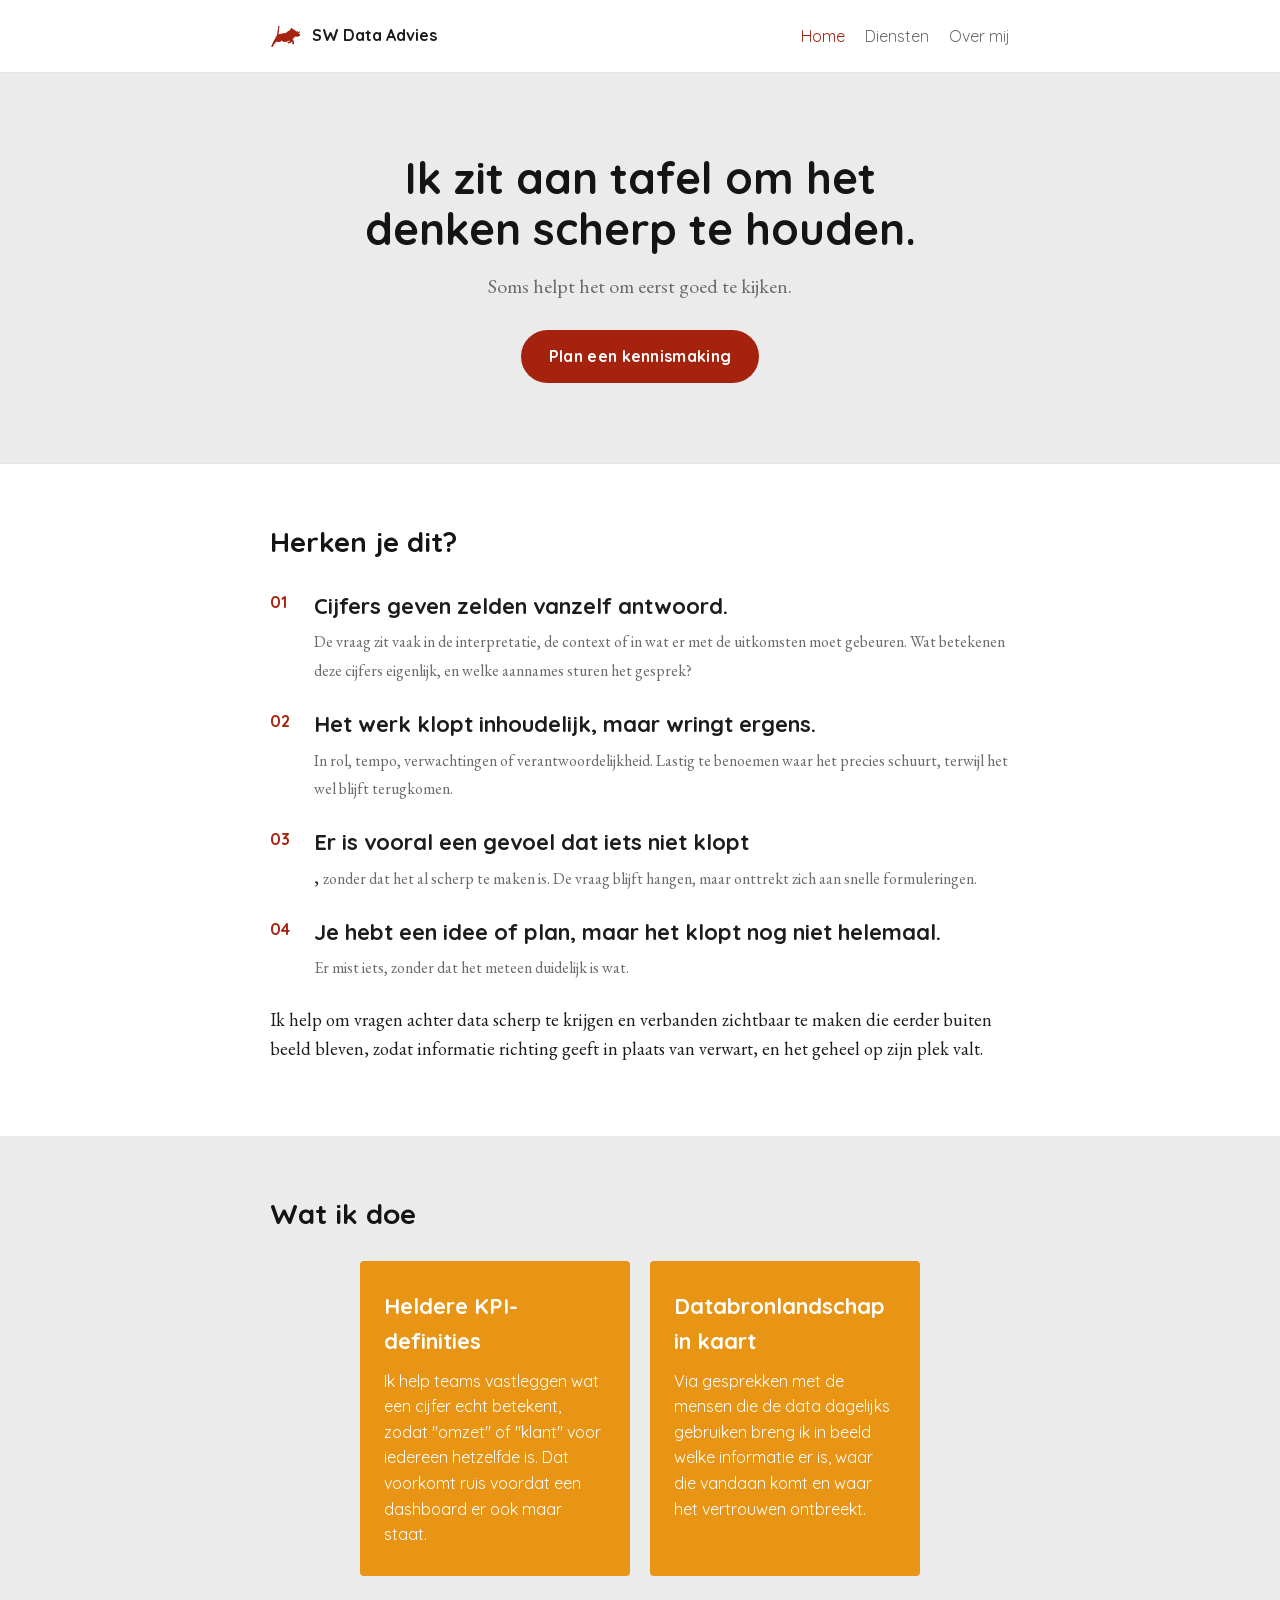
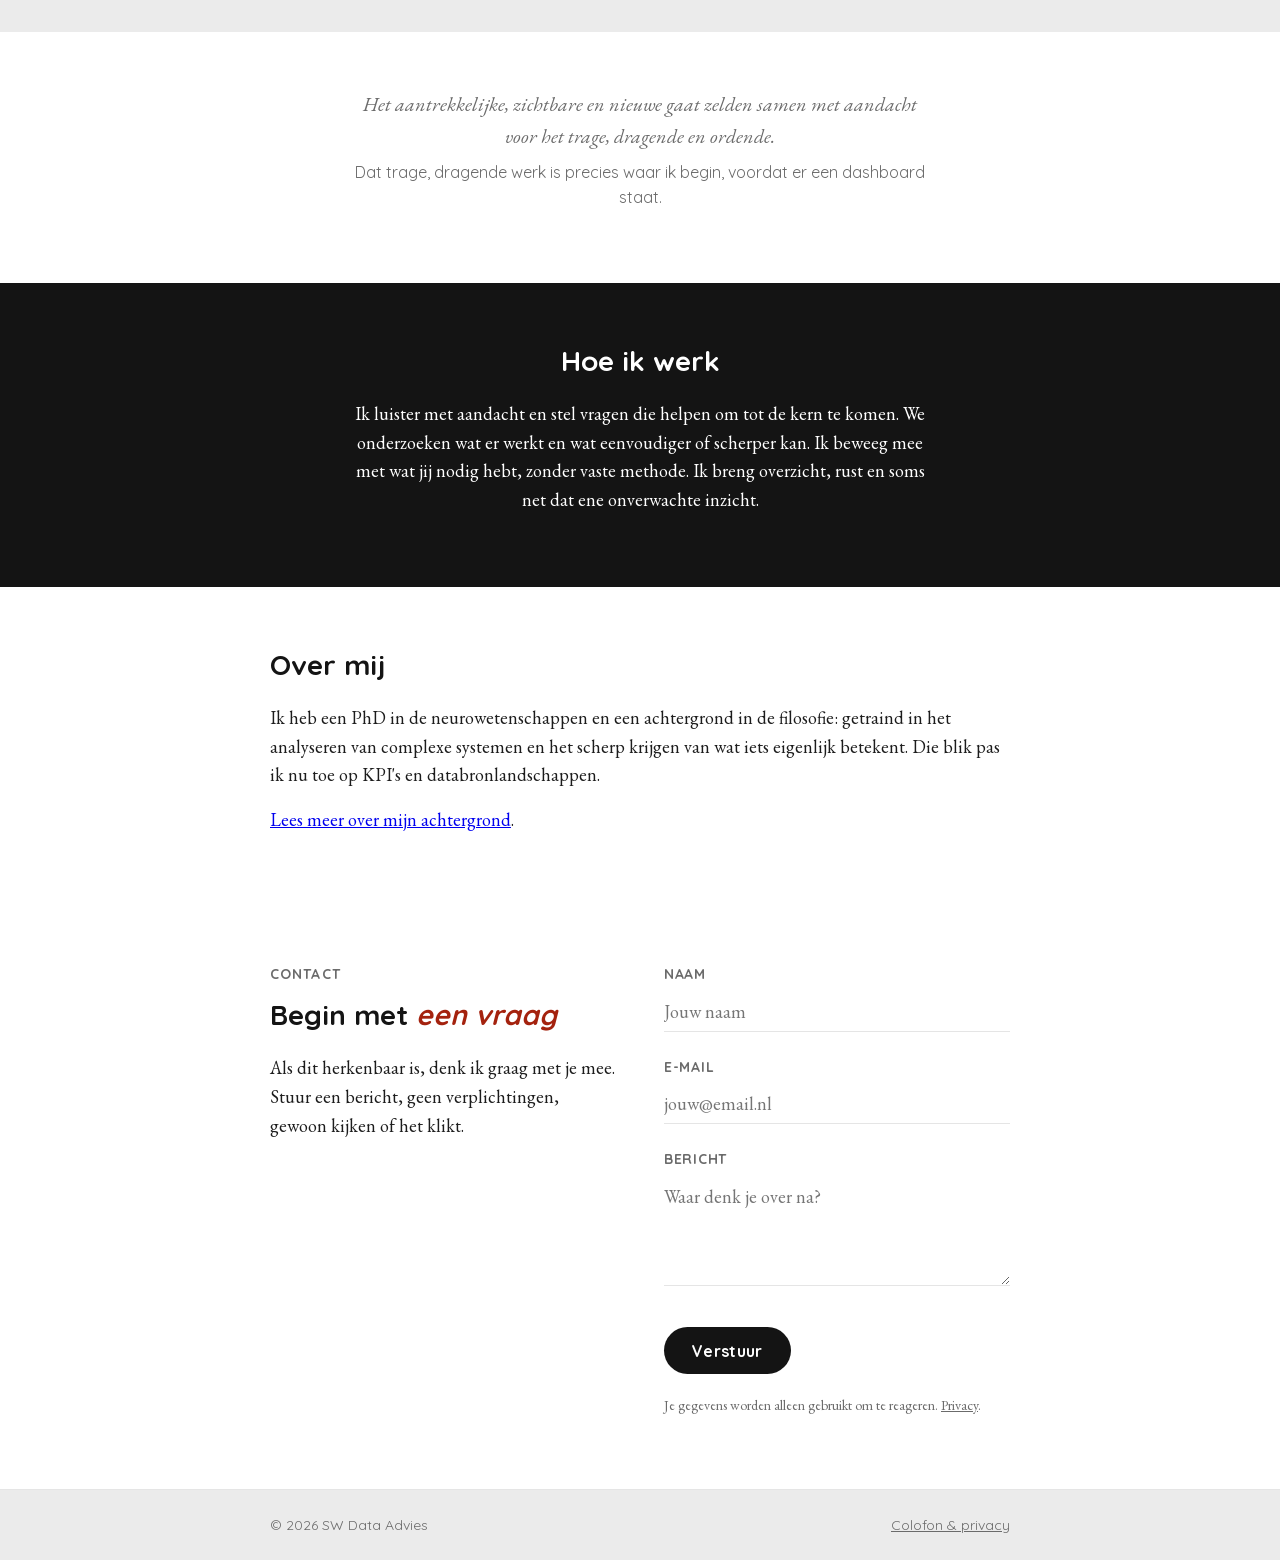
==== commit 62e53d5b: "formspree form toegevoegd" ====
--- a/index.html
+++ b/index.html
@@ -102,11 +102,31 @@
     </div>
   </section>
 
-  <section class="band band-gamboge" id="contact">
-    <div class="container narrow">
-      <h2>Herkenbaar?</h2>
-      <p>Als dit herkenbaar is, denk ik graag met je mee. Plan een kort, vrijblijvend kennismakingsgesprek: geen verplichtingen, gewoon kijken of het klikt.</p>
-      <a class="cta cta-dark" href="mailto:&#105;&#110;&#102;&#111;&#64;&#115;&#97;&#115;&#107;&#105;&#97;&#119;&#111;&#117;&#100;&#115;&#116;&#114;&#97;&#46;&#99;&#111;&#109;?subject=Kennismaking%20via%20de%20website">Plan een kennismaking</a>
+  <section class="band band-white" id="contact">
+    <div class="container contact-grid">
+      <div class="contact-intro">
+        <p class="eyebrow">Contact</p>
+        <h2>Begin met <em>een vraag</em></h2>
+        <p>Als dit herkenbaar is, denk ik graag met je mee. Stuur een bericht, geen verplichtingen, gewoon kijken of het klikt.</p>
+      </div>
+      <form class="contact-form" action="https://formspree.io/f/mdenzbdj" method="POST">
+        <input type="hidden" name="_subject" value="Nieuw bericht via saskiawoudstra.com">
+        <input type="text" name="_gotcha" style="display:none" tabindex="-1" autocomplete="off">
+        <div class="form-group">
+          <label for="name">Naam</label>
+          <input type="text" id="name" name="name" placeholder="Jouw naam" required>
+        </div>
+        <div class="form-group">
+          <label for="email">E-mail</label>
+          <input type="email" id="email" name="email" placeholder="jouw@email.nl" required>
+        </div>
+        <div class="form-group">
+          <label for="message">Bericht</label>
+          <textarea id="message" name="message" placeholder="Waar denk je over na?" rows="4" required></textarea>
+        </div>
+        <button type="submit" class="cta cta-dark">Verstuur</button>
+        <p class="form-note">Je gegevens worden alleen gebruikt om te reageren. <a href="colofon.html">Privacy</a>.</p>
+      </form>
     </div>
   </section>
 
--- a/css/style.css
+++ b/css/style.css
@@ -376,6 +376,111 @@
   }
 }
 
+/* Contact form */
+.contact-grid {
+  display: grid;
+  grid-template-columns: 1fr 1fr;
+  gap: 3rem;
+  align-items: start;
+}
+
+.eyebrow {
+  font-family: var(--font-heading);
+  font-size: var(--fs-xs);
+  font-weight: 700;
+  letter-spacing: 0.08em;
+  text-transform: uppercase;
+  color: var(--color-muted);
+  margin: 0 0 0.5rem;
+}
+
+.contact-intro h2 em {
+  color: var(--color-rufous);
+  font-style: italic;
+}
+
+.contact-form .form-group {
+  margin-bottom: 1.5rem;
+}
+
+.contact-form label {
+  display: block;
+  font-family: var(--font-heading);
+  font-size: var(--fs-xs);
+  font-weight: 700;
+  letter-spacing: 0.05em;
+  text-transform: uppercase;
+  color: var(--color-muted);
+  margin-bottom: 0.4rem;
+}
+
+.contact-form input[type="text"],
+.contact-form input[type="email"],
+.contact-form textarea {
+  width: 100%;
+  border: none;
+  border-bottom: 1px solid var(--color-line);
+  background: transparent;
+  padding: 0.5rem 0;
+  font-family: var(--font-serif);
+  font-size: var(--fs-base);
+  color: var(--color-text);
+  resize: vertical;
+  box-sizing: border-box;
+}
+
+.contact-form input:focus,
+.contact-form textarea:focus {
+  outline: none;
+  border-bottom-color: var(--color-rufous);
+}
+
+.contact-form button {
+  margin-top: 0.5rem;
+  border: none;
+  cursor: pointer;
+}
+
+.form-note {
+  font-size: var(--fs-xs);
+  color: var(--color-muted);
+  margin-top: 1.25rem;
+}
+
+.form-note a {
+  color: var(--color-muted);
+}
+
+@media (max-width: 680px) {
+  .contact-grid {
+    grid-template-columns: 1fr;
+    gap: 2rem;
+  }
+}
+
+/* Dark mode: volgt de systeeminstelling van de bezoeker, geen JS nodig */
+@media (prefers-color-scheme: dark) {
+  :root {
+    --color-bg: #141414;
+    --color-text: #EBEBEB;
+    --color-muted: #9a9a9a;
+    --color-offwhite: #141414;
+    --color-line: #2a2a2a;
+  }
+
+  header {
+    background: #1c1c1c;
+  }
+
+  h1, h2 {
+    color: var(--color-text);
+  }
+
+  .band-white {
+    background: #1c1c1c;
+  }
+}
+
 .placeholder-notice {
   background: #fdf6e3;
   border: 1px solid #f0e0a0;
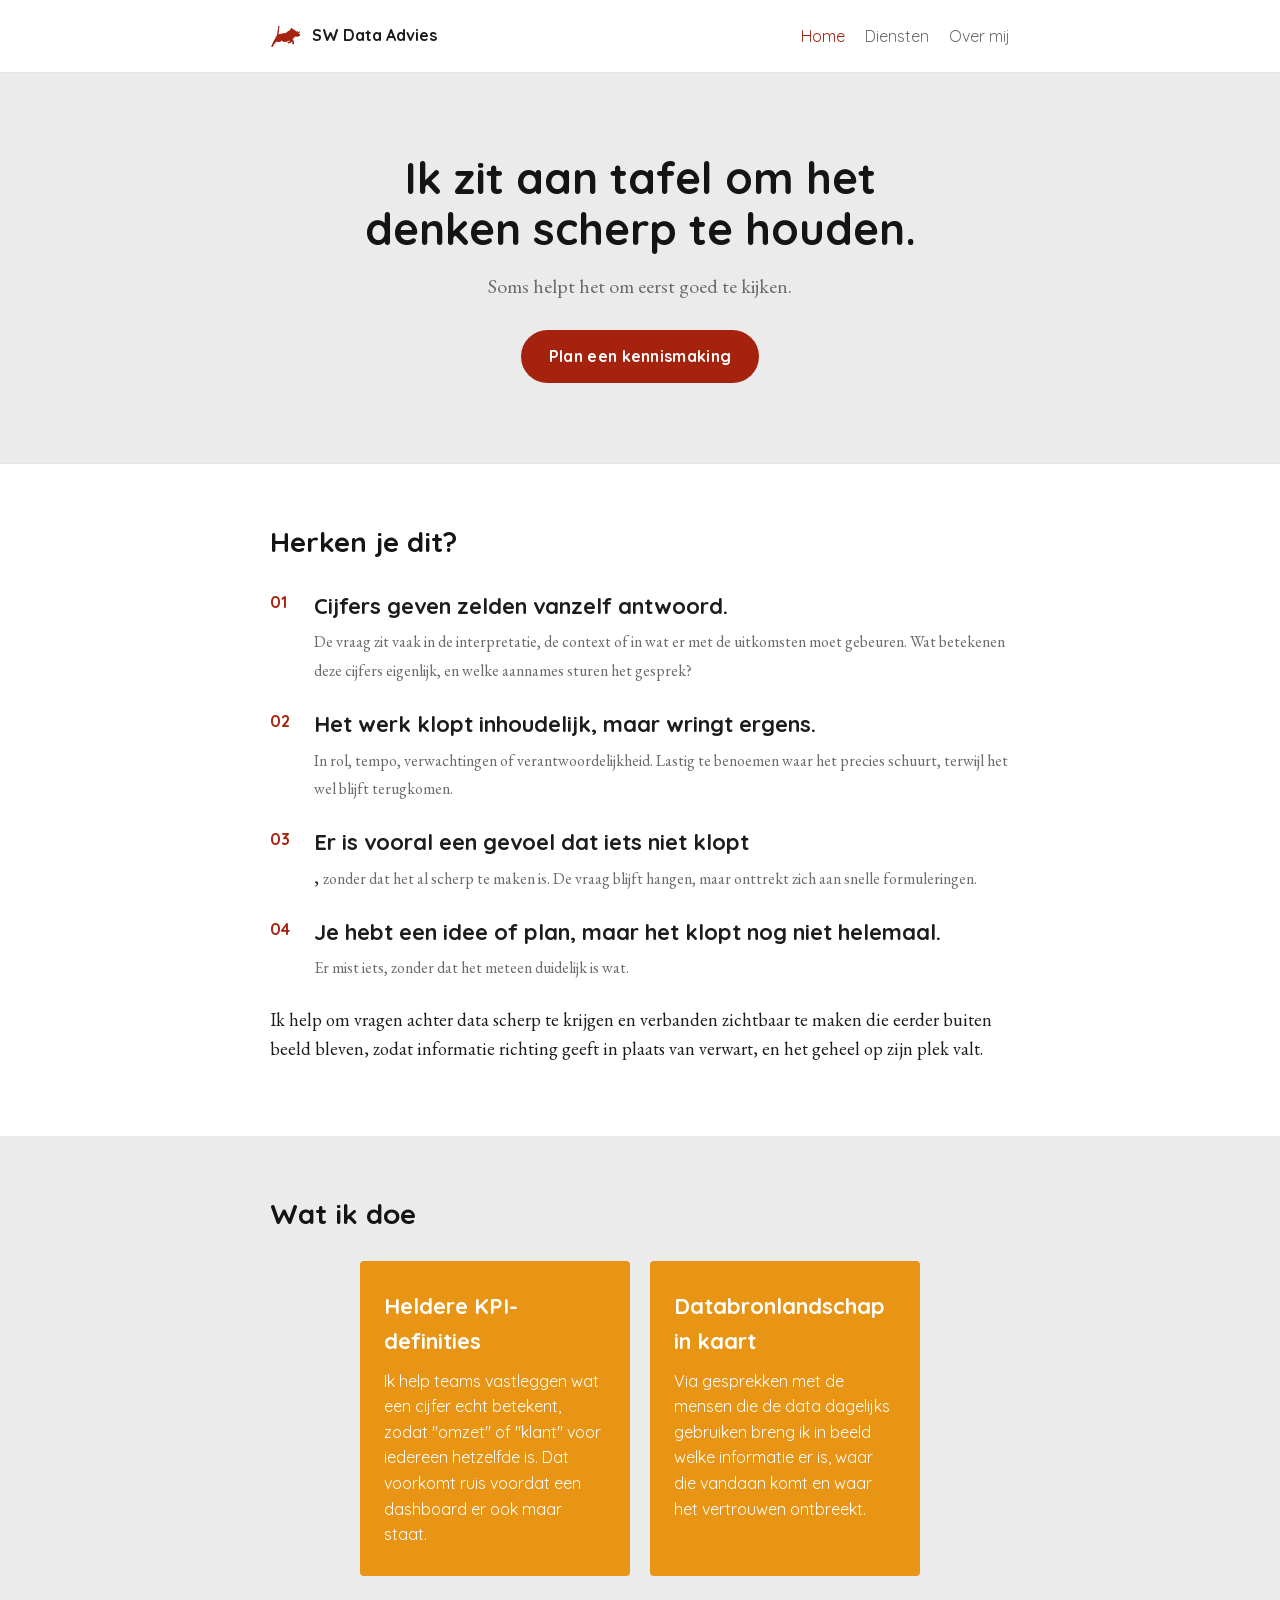
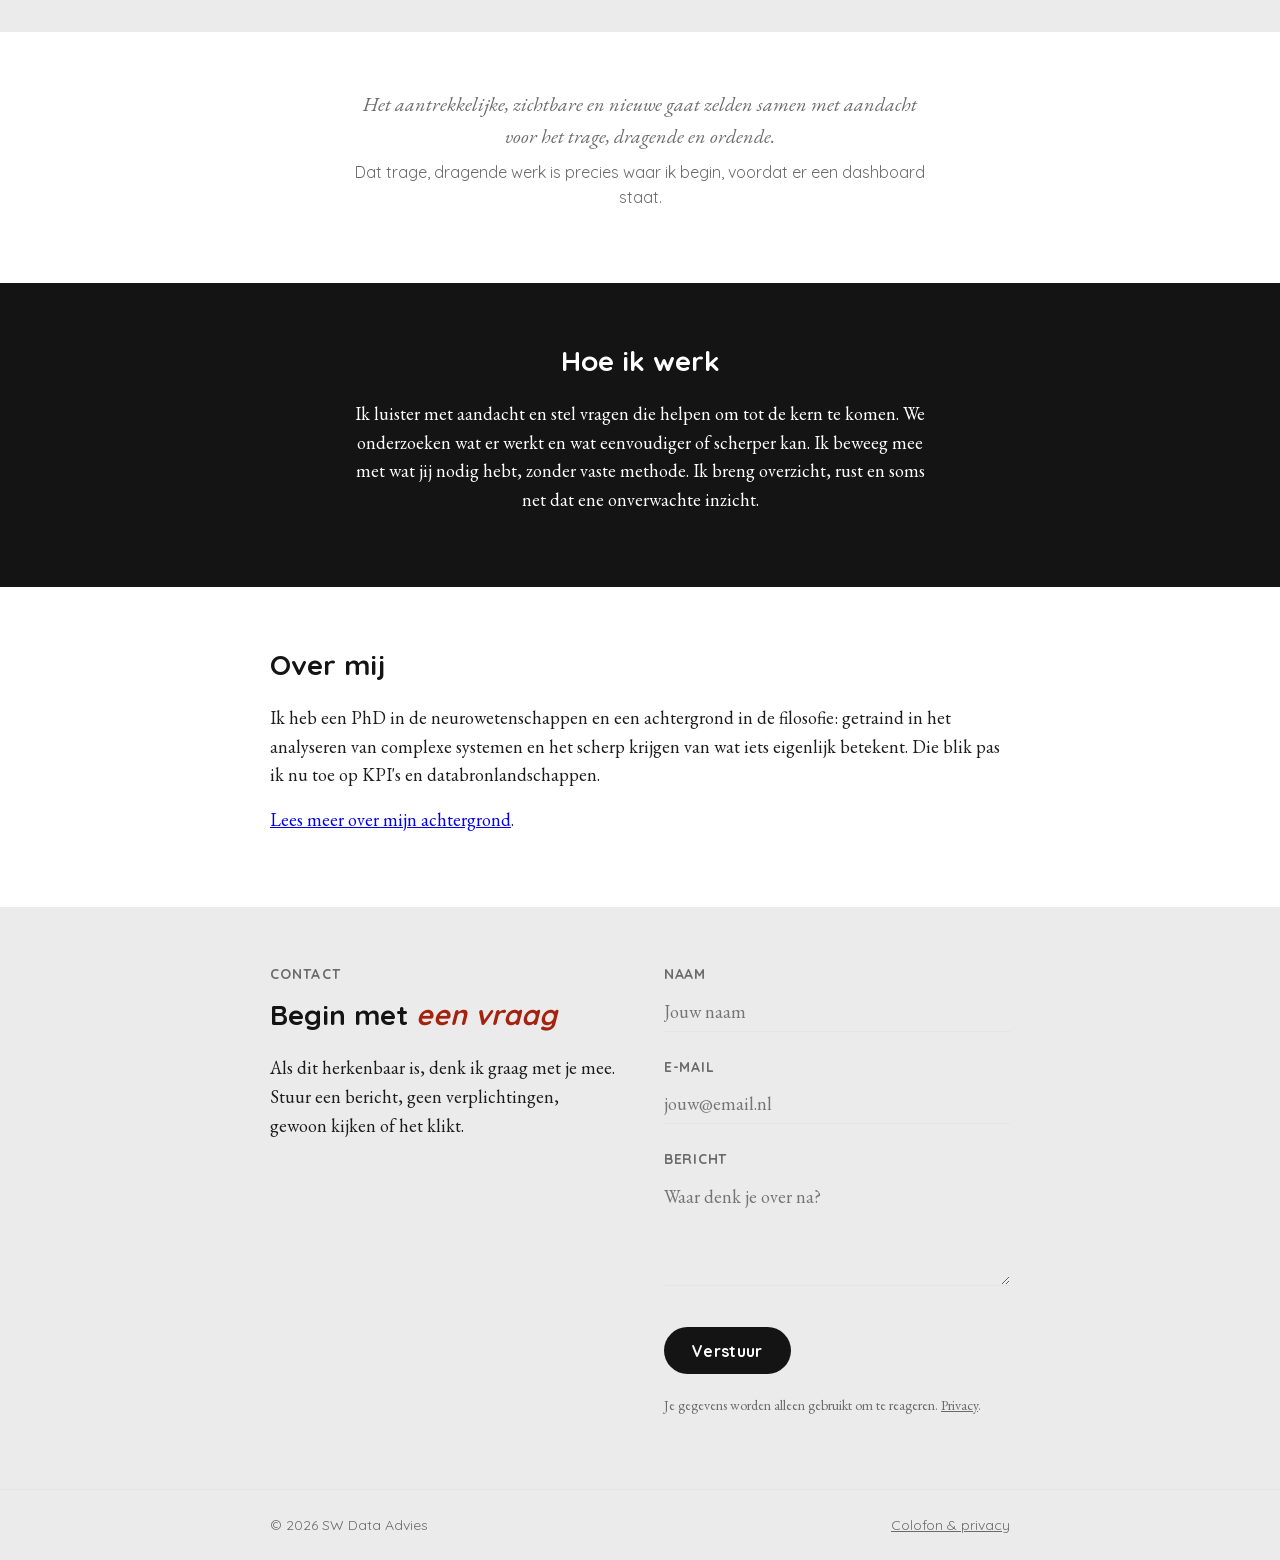
==== commit f9facaa5: "aanpassing form bedankt" ====
--- a/index.html
+++ b/index.html
@@ -102,7 +102,7 @@
     </div>
   </section>
 
-  <section class="band band-white" id="contact">
+  <section class="band band-offwhite" id="contact">
     <div class="container contact-grid">
       <div class="contact-intro">
         <p class="eyebrow">Contact</p>
@@ -111,6 +111,7 @@
       </div>
       <form class="contact-form" action="https://formspree.io/f/mdenzbdj" method="POST">
         <input type="hidden" name="_subject" value="Nieuw bericht via saskiawoudstra.com">
+        <input type="hidden" name="_next" value="index.html#bedankt">
         <input type="text" name="_gotcha" style="display:none" tabindex="-1" autocomplete="off">
         <div class="form-group">
           <label for="name">Naam</label>
@@ -126,6 +127,7 @@
         </div>
         <button type="submit" class="cta cta-dark">Verstuur</button>
         <p class="form-note">Je gegevens worden alleen gebruikt om te reageren. <a href="colofon.html">Privacy</a>.</p>
+        <p id="bedankt" class="form-thanks">Bedankt voor je bericht! Ik reageer zo snel mogelijk.</p>
       </form>
     </div>
   </section>
--- a/css/style.css
+++ b/css/style.css
@@ -451,6 +451,19 @@
   color: var(--color-muted);
 }
 
+.form-thanks {
+  display: none;
+  margin-top: 1rem;
+  font-family: var(--font-heading);
+  font-weight: 700;
+  font-size: var(--fs-sm);
+  color: var(--color-rufous);
+}
+
+.form-thanks:target {
+  display: block;
+}
+
 @media (max-width: 680px) {
   .contact-grid {
     grid-template-columns: 1fr;
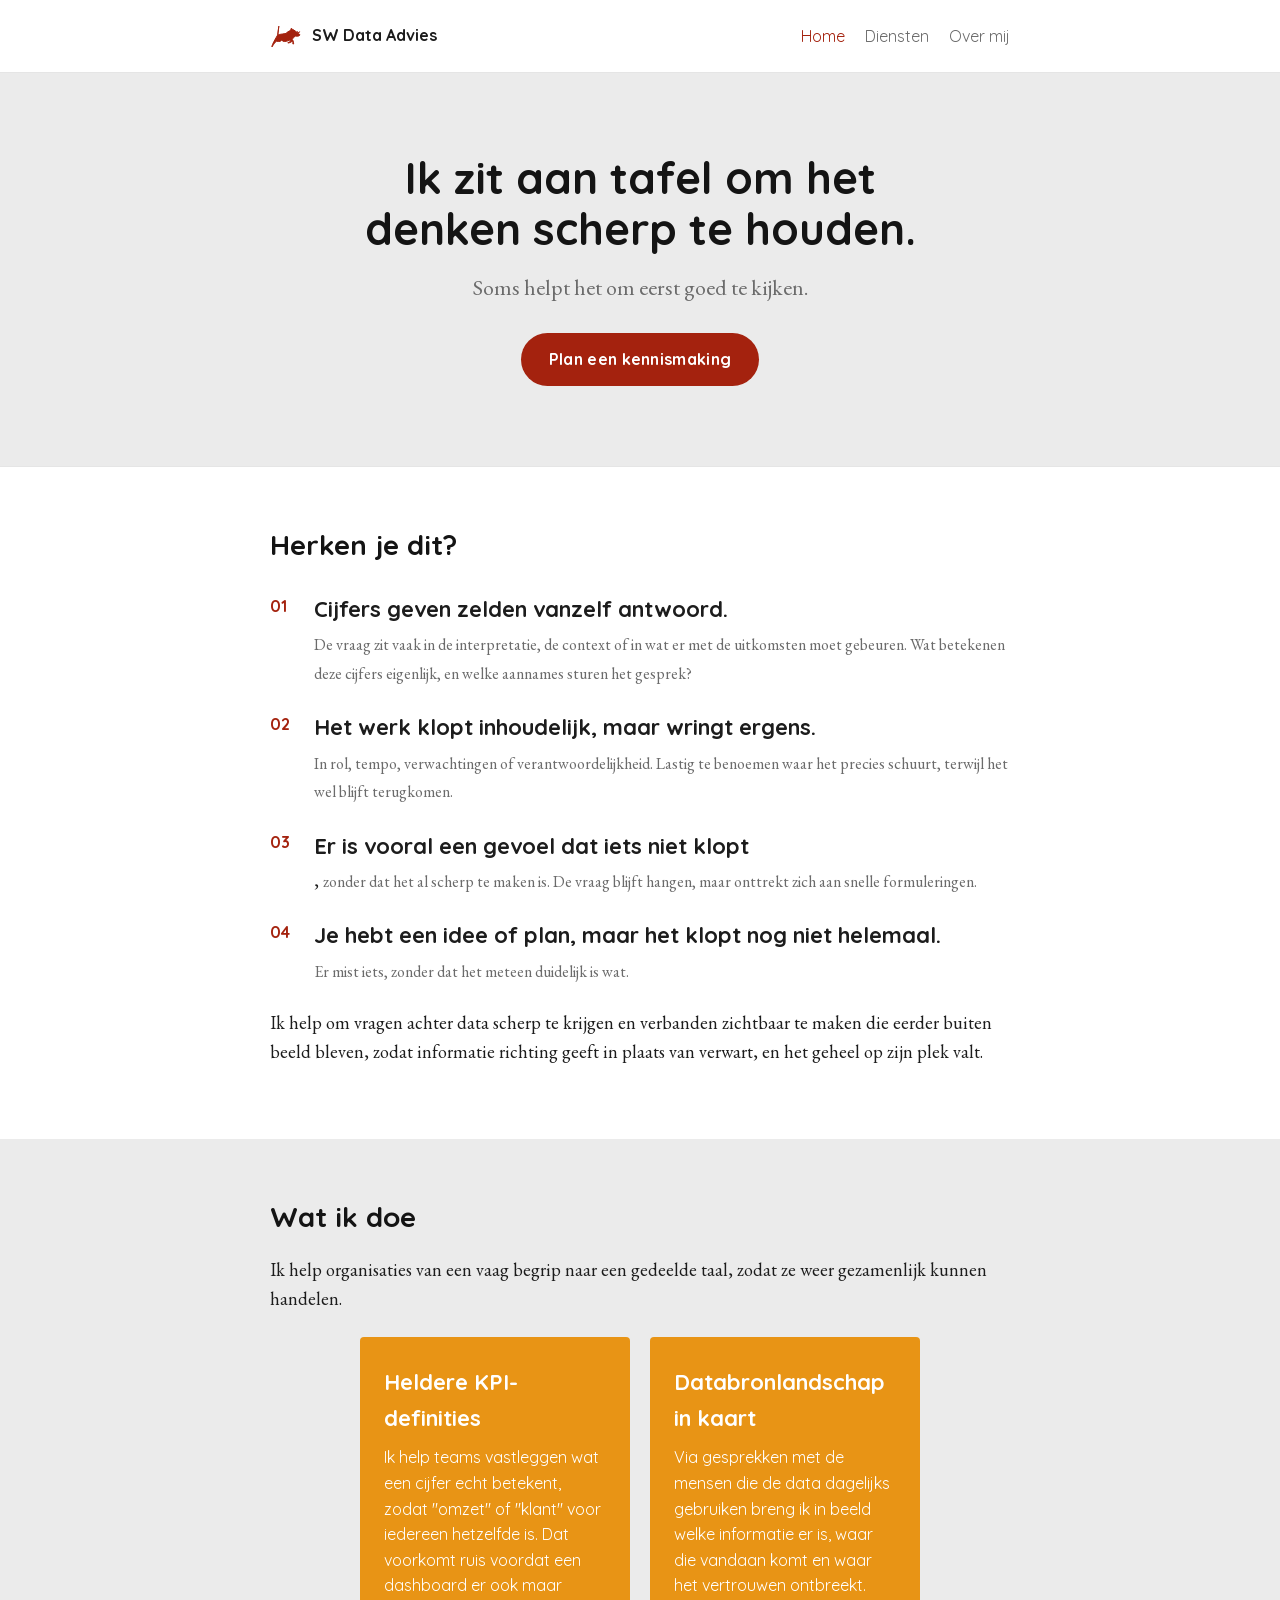
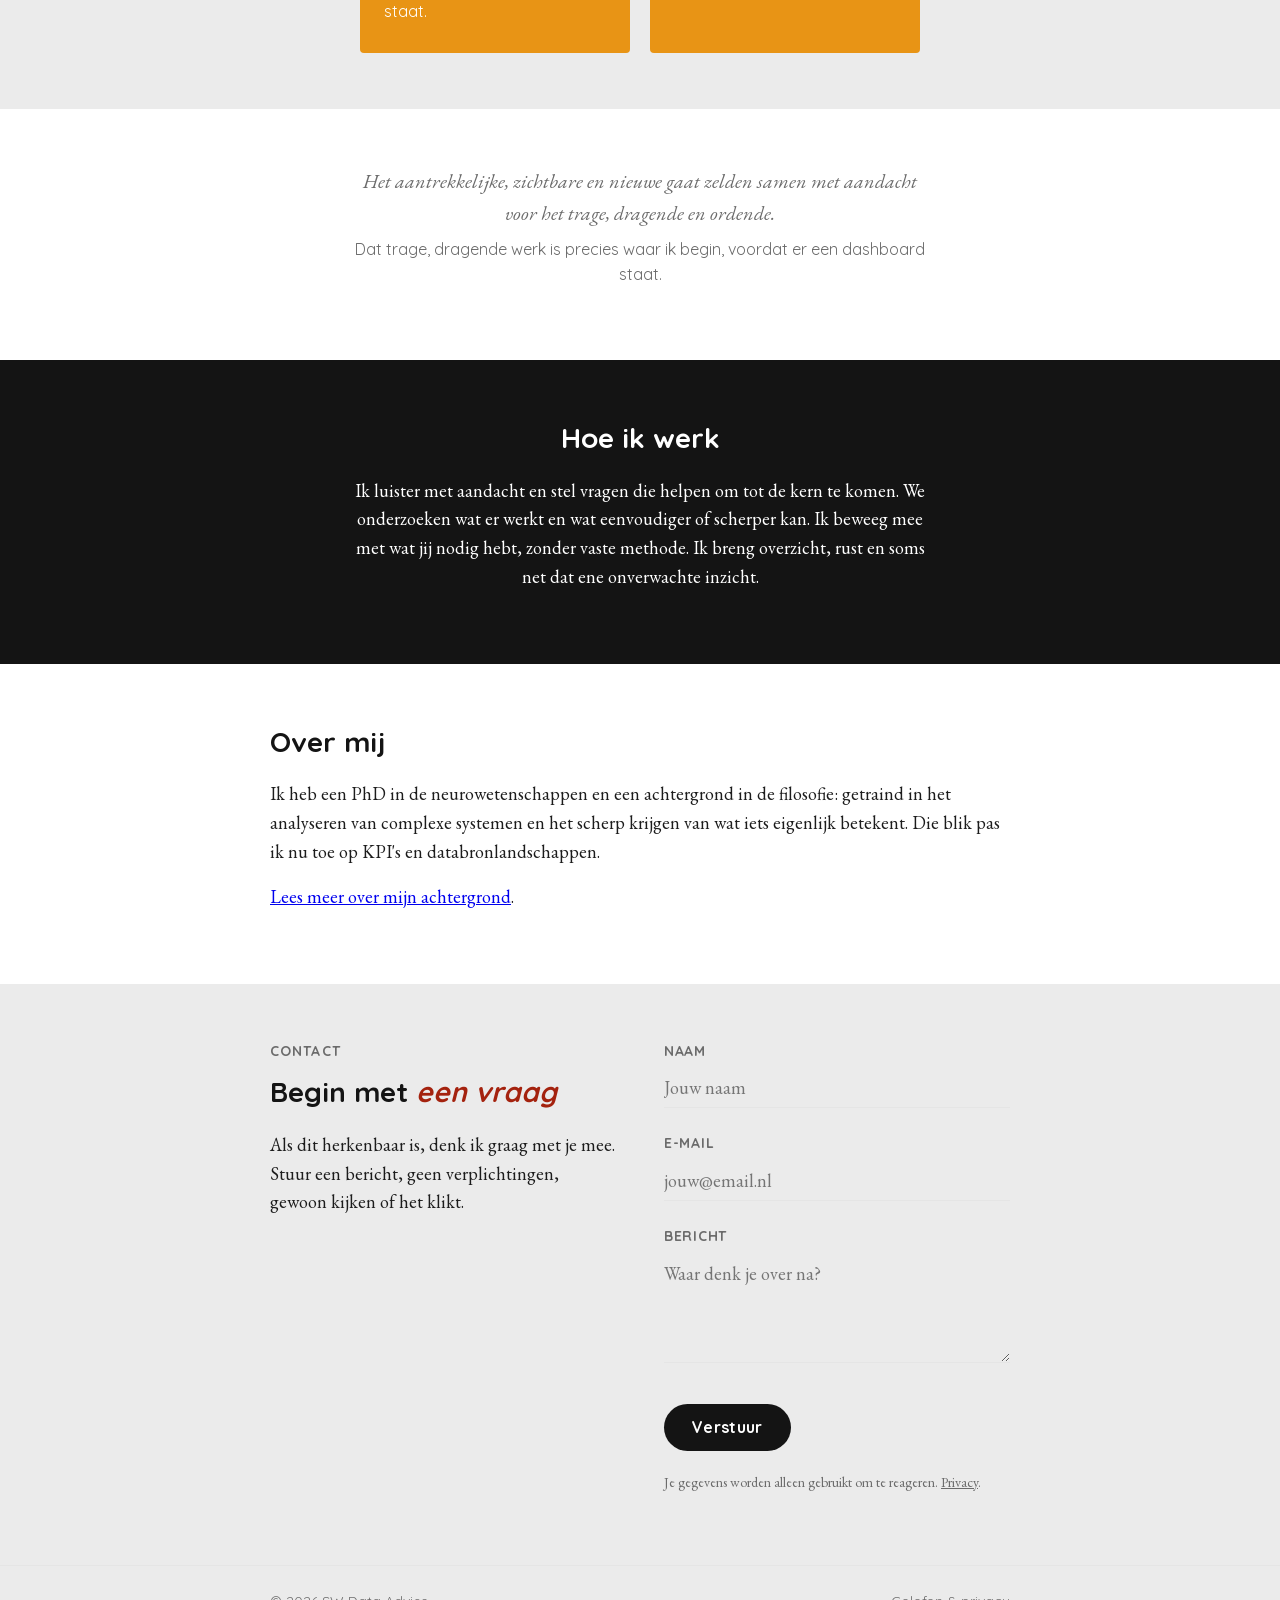
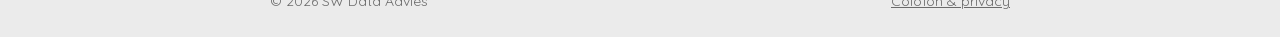
==== commit 6cd7224e: "aanpassingen kernzin" ====
--- a/index.html
+++ b/index.html
@@ -46,7 +46,7 @@
   <section class="hero">
     <div class="container">
       <h1>Ik zit aan tafel om het denken scherp te houden.</h1>
-      <p class="intro">Soms helpt het om eerst goed te kijken.</p>
+      <p class="intro intro-lg">Soms helpt het om eerst goed te kijken.</p>
       <a class="cta" href="#contact">Plan een kennismaking</a>
     </div>
   </section>
@@ -67,6 +67,7 @@
   <section class="band band-offwhite">
     <div class="container">
       <h2>Wat ik doe</h2>
+      <p>Ik help organisaties van een vaag begrip naar een gedeelde taal, zodat ze weer gezamenlijk kunnen handelen.</p>
       <div class="blocks">
         <div class="block">
           <h3>Heldere KPI-definities</h3>
@@ -111,7 +112,7 @@
       </div>
       <form class="contact-form" action="https://formspree.io/f/mdenzbdj" method="POST">
         <input type="hidden" name="_subject" value="Nieuw bericht via saskiawoudstra.com">
-        <input type="hidden" name="_next" value="index.html#bedankt">
+        <input type="hidden" name="_next" value="https://saskiawoudstra.pages.dev/index.html#bedankt">
         <input type="text" name="_gotcha" style="display:none" tabindex="-1" autocomplete="off">
         <div class="form-group">
           <label for="name">Naam</label>
--- a/css/style.css
+++ b/css/style.css
@@ -180,6 +180,10 @@
 
 .hero .intro {
   color: var(--color-muted);
+}
+
+.hero .intro-lg {
+  font-size: var(--fs-lg);
 }
 
 /* Bands */
